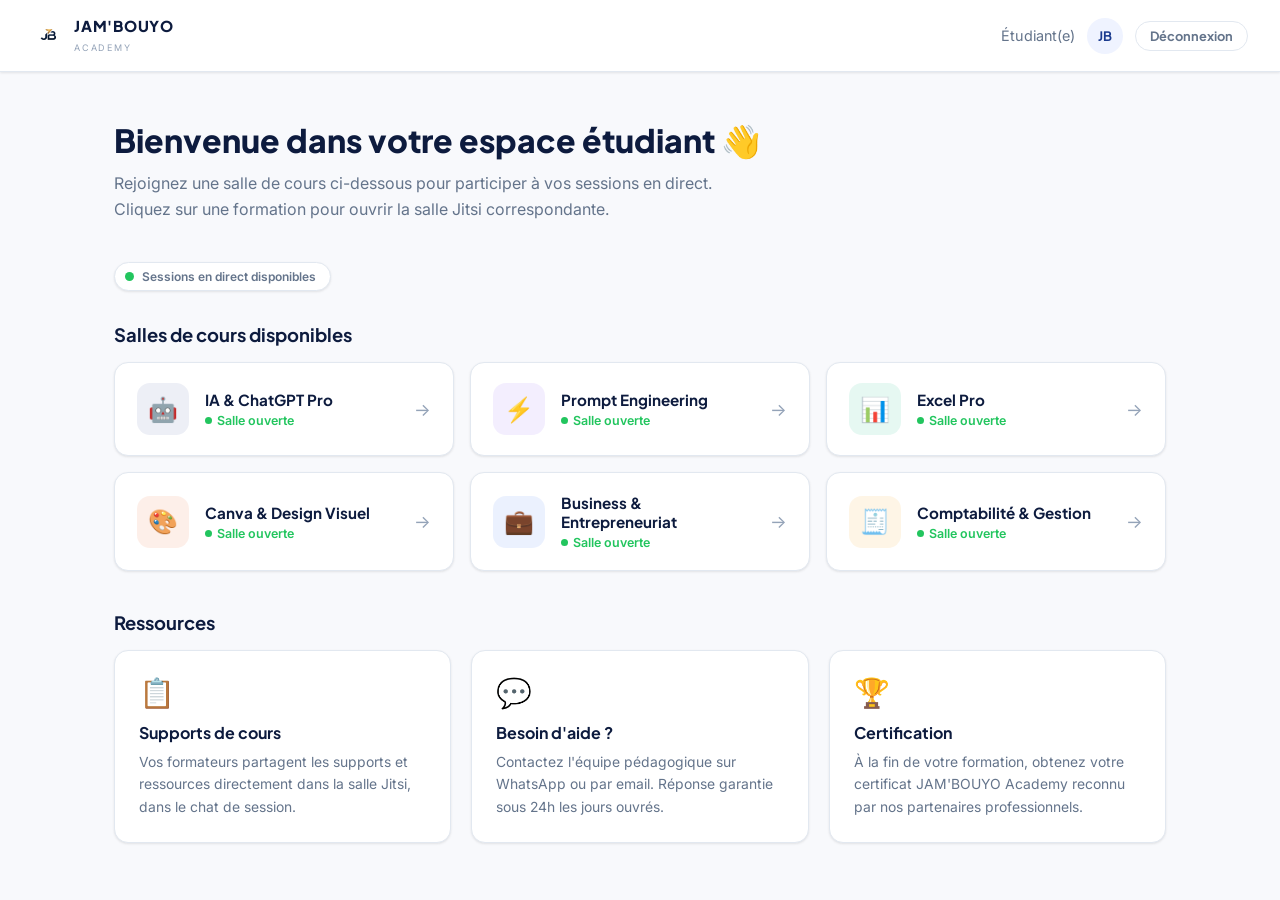
==== dashboard.html @ 22b06d3d "Add files via upload" ====
<!DOCTYPE html>
<html lang="fr">
<head>
  <meta charset="UTF-8" />
  <meta name="viewport" content="width=device-width, initial-scale=1.0" />
  <title>Espace Étudiant — JAM'BOUYO Academy</title>
  <link rel="preconnect" href="https://fonts.googleapis.com" />
  <link rel="preconnect" href="https://fonts.gstatic.com" crossorigin />
  <link href="https://fonts.googleapis.com/css2?family=Inter:wght@400;500;600&family=Plus+Jakarta+Sans:wght@400;600;700;800&display=swap" rel="stylesheet" />
  <style>
    *, *::before, *::after { box-sizing: border-box; margin: 0; padding: 0; }
    body {
      font-family: 'Inter', sans-serif;
      color: #1e293b;
      background: #F8F9FC;
      -webkit-font-smoothing: antialiased;
    }
    img { max-width: 100%; display: block; }
    a { color: inherit; text-decoration: none; }
    p { margin: 0; }
    h1, h2, h3, h4 { margin: 0; }
    button { cursor: pointer; font-family: inherit; }

    :root {
      --blue-night: #0D1B3E;
      --blue-acad: #1A3A8F;
      --blue-mid: #2452B0;
      --blue-light: #EFF3FF;
      --orange: #E8652A;
      --off-white: #F8F9FC;
      --white: #FFFFFF;
      --border: #E2E8F0;
      --grey-text: #64748B;
      --grey-light: #94A3B8;
      --light-bg: #F1F5F9;
      --shadow-sm: 0 1px 3px rgba(0,0,0,.06), 0 1px 2px rgba(0,0,0,.04);
      --shadow-md: 0 4px 16px rgba(0,0,0,.09), 0 2px 6px rgba(0,0,0,.05);
      --shadow-lg: 0 16px 48px rgba(0,0,0,.13), 0 4px 12px rgba(0,0,0,.07);
      --radius-sm: 8px;
      --radius-md: 14px;
      --radius-lg: 20px;
    }

    /* Buttons */
    .jb-btn {
      display: inline-flex;
      align-items: center;
      gap: 8px;
      padding: 12px 24px;
      border-radius: 100px;
      font-weight: 700;
      font-size: 14px;
      font-family: 'Plus Jakarta Sans', sans-serif;
      text-decoration: none;
      border: 2px solid transparent;
      transition: all .22s;
      white-space: nowrap;
      cursor: pointer;
    }
    .jb-btn-primary {
      background: var(--blue-acad);
      color: white;
      border-color: var(--blue-acad);
    }
    .jb-btn-primary:hover { background: var(--blue-mid); border-color: var(--blue-mid); }
    .jb-btn-outline {
      background: transparent;
      color: var(--blue-acad);
      border-color: var(--blue-acad);
    }
    .jb-btn-outline:hover { background: var(--blue-light); }
    .jb-btn-ghost {
      background: transparent;
      color: var(--grey-text);
      border: 1.5px solid var(--border);
    }
    .jb-btn-ghost:hover { background: var(--off-white); }
    .jb-btn-sm {
      font-size: .8rem !important;
      padding: 6px 14px !important;
    }

    /* Dashboard layout */
    .jb-dashboard {
      min-height: 100vh;
      background: var(--off-white);
    }

    /* Header */
    .jb-dash-header {
      position: sticky;
      top: 0;
      z-index: 100;
      background: white;
      border-bottom: 1px solid var(--border);
      padding: 0 32px;
      height: 72px;
      display: flex;
      align-items: center;
      justify-content: space-between;
      box-shadow: var(--shadow-sm);
    }
    .jb-dash-brand {
      display: flex;
      align-items: center;
      gap: 10px;
    }
    .jb-dash-brand img { width: 32px; height: 32px; object-fit: contain; }
    .jb-dash-brand-text strong {
      display: block;
      font-family: 'Plus Jakarta Sans', sans-serif;
      font-size: 15px;
      font-weight: 800;
      letter-spacing: 0.05em;
      color: var(--blue-night);
    }
    .jb-dash-brand-text small {
      font-size: 9px;
      letter-spacing: 0.2em;
      text-transform: uppercase;
      color: var(--grey-light);
    }
    .jb-dash-user {
      display: flex;
      align-items: center;
      gap: 12px;
      font-size: .9rem;
      color: var(--grey-text);
    }
    .jb-dash-avatar {
      width: 36px; height: 36px;
      border-radius: 50%;
      background: var(--blue-light);
      display: flex; align-items: center; justify-content: center;
      font-weight: 700; font-size: 13px;
      color: var(--blue-acad);
      font-family: 'Plus Jakarta Sans', sans-serif;
    }

    /* Body */
    .jb-dash-body {
      max-width: 1100px;
      margin: 0 auto;
      padding: 48px 24px;
    }

    /* Welcome */
    .jb-dash-welcome { margin-bottom: 40px; }
    .jb-dash-welcome h1 {
      font-family: 'Plus Jakarta Sans', sans-serif;
      font-size: 2rem;
      font-weight: 800;
      color: var(--blue-night);
      margin-bottom: 10px;
    }
    .jb-dash-welcome p {
      font-size: 1rem;
      color: var(--grey-text);
      line-height: 1.6;
      max-width: 640px;
    }

    /* Live badge */
    .jb-live-badge {
      display: inline-flex;
      align-items: center;
      gap: 8px;
      background: white;
      border: 1px solid var(--border);
      border-radius: 100px;
      padding: 6px 14px 6px 10px;
      font-size: 12px;
      font-weight: 600;
      color: var(--grey-text);
      margin-bottom: 32px;
      box-shadow: var(--shadow-sm);
    }
    .jb-live-dot {
      width: 9px; height: 9px;
      background: #22c55e;
      border-radius: 50%;
      animation: pulse-live 1.4s ease-in-out infinite;
      flex-shrink: 0;
    }
    @keyframes pulse-live {
      0%, 100% { opacity: 1; transform: scale(1); }
      50% { opacity: .5; transform: scale(1.3); }
    }

    /* Jitsi embed */
    .jb-jitsi-embed {
      background: white;
      border-radius: var(--radius-lg);
      overflow: hidden;
      box-shadow: var(--shadow-md);
      margin-bottom: 40px;
      border: 1px solid var(--border);
      display: none;
    }
    .jb-jitsi-embed.active { display: block; }
    .jb-jitsi-bar {
      background: var(--blue-night);
      color: white;
      padding: 14px 20px;
      display: flex;
      align-items: center;
      justify-content: space-between;
      font-size: .9rem;
      font-weight: 600;
    }
    .jb-jitsi-bar .jb-btn-close-room {
      background: rgba(255,255,255,.12);
      border: 1px solid rgba(255,255,255,.2);
      color: white;
      font-size: .78rem;
      padding: 5px 14px;
      border-radius: 100px;
      font-weight: 600;
      cursor: pointer;
      font-family: 'Inter', sans-serif;
      transition: background .2s;
    }
    .jb-jitsi-bar .jb-btn-close-room:hover { background: rgba(255,255,255,.2); }
    .jb-jitsi-bar .room-name-label { display: flex; align-items: center; gap: 10px; }
    .jb-jitsi-bar .room-icon { font-size: 1.2rem; }
    iframe#jitsiFrame {
      width: 100%;
      height: 600px;
      border: none;
      display: block;
    }

    /* Section title */
    .jb-dash-section-title {
      font-family: 'Plus Jakarta Sans', sans-serif;
      font-size: 1.15rem;
      font-weight: 700;
      color: var(--blue-night);
      margin-bottom: 16px;
    }

    /* Rooms grid */
    .jb-rooms-grid {
      display: grid;
      grid-template-columns: repeat(auto-fill, minmax(320px, 1fr));
      gap: 16px;
      margin-bottom: 40px;
    }
    .jb-room-card {
      background: white;
      border-radius: var(--radius-md);
      padding: 20px 22px;
      display: flex;
      align-items: center;
      gap: 16px;
      box-shadow: var(--shadow-sm);
      border: 1px solid var(--border);
      transition: box-shadow .2s, transform .2s;
      cursor: pointer;
    }
    .jb-room-card:hover { box-shadow: var(--shadow-md); transform: translateY(-2px); }
    .jb-room-card.active-room {
      border-color: var(--blue-acad);
      box-shadow: 0 0 0 2px rgba(26,58,143,0.15), var(--shadow-md);
    }
    .jb-room-icon {
      width: 52px; height: 52px;
      border-radius: 13px;
      display: flex; align-items: center; justify-content: center;
      font-size: 1.5rem;
      flex-shrink: 0;
    }
    .jb-room-info { flex: 1; min-width: 0; }
    .jb-room-info h3 {
      font-family: 'Plus Jakarta Sans', sans-serif;
      font-size: .95rem;
      font-weight: 700;
      color: var(--blue-night);
      margin-bottom: 4px;
    }
    .jb-room-status {
      font-size: .78rem;
      font-weight: 600;
      display: flex;
      align-items: center;
      gap: 5px;
    }
    .jb-status-dot {
      width: 7px; height: 7px;
      border-radius: 50%;
      background: #22c55e;
      display: inline-block;
    }
    .jb-room-arrow {
      color: var(--grey-light);
      font-size: 1.1rem;
      flex-shrink: 0;
    }
    .jb-room-card:hover .jb-room-arrow { color: var(--blue-acad); }

    /* Info cards */
    .jb-dash-info-cards {
      display: grid;
      grid-template-columns: repeat(3, 1fr);
      gap: 20px;
    }
    .jb-info-card {
      background: white;
      border-radius: var(--radius-md);
      padding: 24px;
      border: 1px solid var(--border);
      box-shadow: var(--shadow-sm);
    }
    .jb-info-icon { font-size: 1.8rem; margin-bottom: 12px; }
    .jb-info-card h4 {
      font-family: 'Plus Jakarta Sans', sans-serif;
      font-size: 1rem;
      font-weight: 700;
      color: var(--blue-night);
      margin-bottom: 8px;
    }
    .jb-info-card p { font-size: .87rem; color: var(--grey-text); line-height: 1.6; }

    /* Responsive */
    @media (max-width: 900px) {
      .jb-dash-info-cards { grid-template-columns: 1fr; }
      .jb-rooms-grid { grid-template-columns: 1fr; }
      .jb-dash-header { padding: 0 16px; }
      .jb-dash-body { padding: 32px 16px; }
      iframe#jitsiFrame { height: 420px; }
    }
    @media (max-width: 600px) {
      .jb-dash-user span { display: none; }
      .jb-dash-welcome h1 { font-size: 1.5rem; }
    }
  </style>
</head>
<body>

<div class="jb-dashboard">

  <!-- ============ HEADER ============ -->
  <header class="jb-dash-header">
    <a href="index.html" class="jb-dash-brand">
      <img src="logo-jb.png" alt="JAM'BOUYO" />
      <div class="jb-dash-brand-text">
        <strong>JAM'BOUYO</strong>
        <small>Academy</small>
      </div>
    </a>
    <div class="jb-dash-user">
      <span>Étudiant(e)</span>
      <div class="jb-dash-avatar">JB</div>
      <a href="index.html" class="jb-btn jb-btn-ghost jb-btn-sm">Déconnexion</a>
    </div>
  </header>

  <!-- ============ BODY ============ -->
  <main class="jb-dash-body">

    <!-- Welcome -->
    <div class="jb-dash-welcome">
      <h1>Bienvenue dans votre espace étudiant 👋</h1>
      <p>Rejoignez une salle de cours ci-dessous pour participer à vos sessions en direct. Cliquez sur une formation pour ouvrir la salle Jitsi correspondante.</p>
    </div>

    <!-- Live badge -->
    <div class="jb-live-badge">
      <span class="jb-live-dot"></span>
      Sessions en direct disponibles
    </div>

    <!-- Jitsi embed (hidden until room selected) -->
    <div class="jb-jitsi-embed" id="jitsiContainer">
      <div class="jb-jitsi-bar">
        <div class="room-name-label">
          <span class="room-icon" id="activeRoomIcon">📡</span>
          <span id="activeRoomName">Salle en cours</span>
        </div>
        <button class="jb-btn-close-room" onclick="closeRoom()">✕ Quitter la salle</button>
      </div>
      <iframe id="jitsiFrame" src="" allow="camera; microphone; fullscreen; display-capture" allowfullscreen></iframe>
    </div>

    <!-- Rooms -->
    <p class="jb-dash-section-title">Salles de cours disponibles</p>
    <div class="jb-rooms-grid" id="roomsGrid">

      <div class="jb-room-card" onclick="openRoom(this, 'IA &amp; ChatGPT Pro', '🤖', 'https://meet.jit.si/JambuyoAcademy-IA', 'rgba(26,58,143,0.08)')">
        <div class="jb-room-icon" style="background:rgba(26,58,143,0.08);">🤖</div>
        <div class="jb-room-info">
          <h3>IA &amp; ChatGPT Pro</h3>
          <div class="jb-room-status" style="color:#22c55e;">
            <span class="jb-status-dot"></span> Salle ouverte
          </div>
        </div>
        <span class="jb-room-arrow">→</span>
      </div>

      <div class="jb-room-card" onclick="openRoom(this, 'Prompt Engineering', '⚡', 'https://meet.jit.si/JambuyoAcademy-Prompt', 'rgba(139,92,246,0.1)')">
        <div class="jb-room-icon" style="background:rgba(139,92,246,0.1);">⚡</div>
        <div class="jb-room-info">
          <h3>Prompt Engineering</h3>
          <div class="jb-room-status" style="color:#22c55e;">
            <span class="jb-status-dot"></span> Salle ouverte
          </div>
        </div>
        <span class="jb-room-arrow">→</span>
      </div>

      <div class="jb-room-card" onclick="openRoom(this, 'Excel Pro', '📊', 'https://meet.jit.si/JambuyoAcademy-Excel', 'rgba(16,185,129,0.1)')">
        <div class="jb-room-icon" style="background:rgba(16,185,129,0.1);">📊</div>
        <div class="jb-room-info">
          <h3>Excel Pro</h3>
          <div class="jb-room-status" style="color:#22c55e;">
            <span class="jb-status-dot"></span> Salle ouverte
          </div>
        </div>
        <span class="jb-room-arrow">→</span>
      </div>

      <div class="jb-room-card" onclick="openRoom(this, 'Canva &amp; Design Visuel', '🎨', 'https://meet.jit.si/JambuyoAcademy-Canva', 'rgba(232,101,42,0.1)')">
        <div class="jb-room-icon" style="background:rgba(232,101,42,0.1);">🎨</div>
        <div class="jb-room-info">
          <h3>Canva &amp; Design Visuel</h3>
          <div class="jb-room-status" style="color:#22c55e;">
            <span class="jb-status-dot"></span> Salle ouverte
          </div>
        </div>
        <span class="jb-room-arrow">→</span>
      </div>

      <div class="jb-room-card" onclick="openRoom(this, 'Business &amp; Entrepreneuriat', '💼', 'https://meet.jit.si/JambuyoAcademy-Business', 'rgba(37,99,235,0.09)')">
        <div class="jb-room-icon" style="background:rgba(37,99,235,0.09);">💼</div>
        <div class="jb-room-info">
          <h3>Business &amp; Entrepreneuriat</h3>
          <div class="jb-room-status" style="color:#22c55e;">
            <span class="jb-status-dot"></span> Salle ouverte
          </div>
        </div>
        <span class="jb-room-arrow">→</span>
      </div>

      <div class="jb-room-card" onclick="openRoom(this, 'Comptabilité &amp; Gestion', '🧾', 'https://meet.jit.si/JambuyoAcademy-Compta', 'rgba(245,158,11,0.1)')">
        <div class="jb-room-icon" style="background:rgba(245,158,11,0.1);">🧾</div>
        <div class="jb-room-info">
          <h3>Comptabilité &amp; Gestion</h3>
          <div class="jb-room-status" style="color:#22c55e;">
            <span class="jb-status-dot"></span> Salle ouverte
          </div>
        </div>
        <span class="jb-room-arrow">→</span>
      </div>

    </div>

    <!-- Info cards -->
    <p class="jb-dash-section-title">Ressources</p>
    <div class="jb-dash-info-cards">
      <div class="jb-info-card">
        <div class="jb-info-icon">📋</div>
        <h4>Supports de cours</h4>
        <p>Vos formateurs partagent les supports et ressources directement dans la salle Jitsi, dans le chat de session.</p>
      </div>
      <div class="jb-info-card">
        <div class="jb-info-icon">💬</div>
        <h4>Besoin d'aide ?</h4>
        <p>Contactez l'équipe pédagogique sur WhatsApp ou par email. Réponse garantie sous 24h les jours ouvrés.</p>
      </div>
      <div class="jb-info-card">
        <div class="jb-info-icon">🏆</div>
        <h4>Certification</h4>
        <p>À la fin de votre formation, obtenez votre certificat JAM'BOUYO Academy reconnu par nos partenaires professionnels.</p>
      </div>
    </div>

  </main>
</div>

<script>
  let activeCard = null;

  function openRoom(card, name, icon, url, bg) {
    // Update active card styling
    if (activeCard) activeCard.classList.remove('active-room');
    card.classList.add('active-room');
    activeCard = card;

    // Update Jitsi bar info
    document.getElementById('activeRoomName').textContent = name;
    document.getElementById('activeRoomIcon').textContent = icon;

    // Load Jitsi iframe
    document.getElementById('jitsiFrame').src = url;

    // Show embed and scroll to it
    const container = document.getElementById('jitsiContainer');
    container.classList.add('active');
    container.scrollIntoView({ behavior: 'smooth', block: 'start' });
  }

  function closeRoom() {
    document.getElementById('jitsiContainer').classList.remove('active');
    document.getElementById('jitsiFrame').src = '';
    if (activeCard) {
      activeCard.classList.remove('active-room');
      activeCard = null;
    }
  }
</script>
</body>
</html>
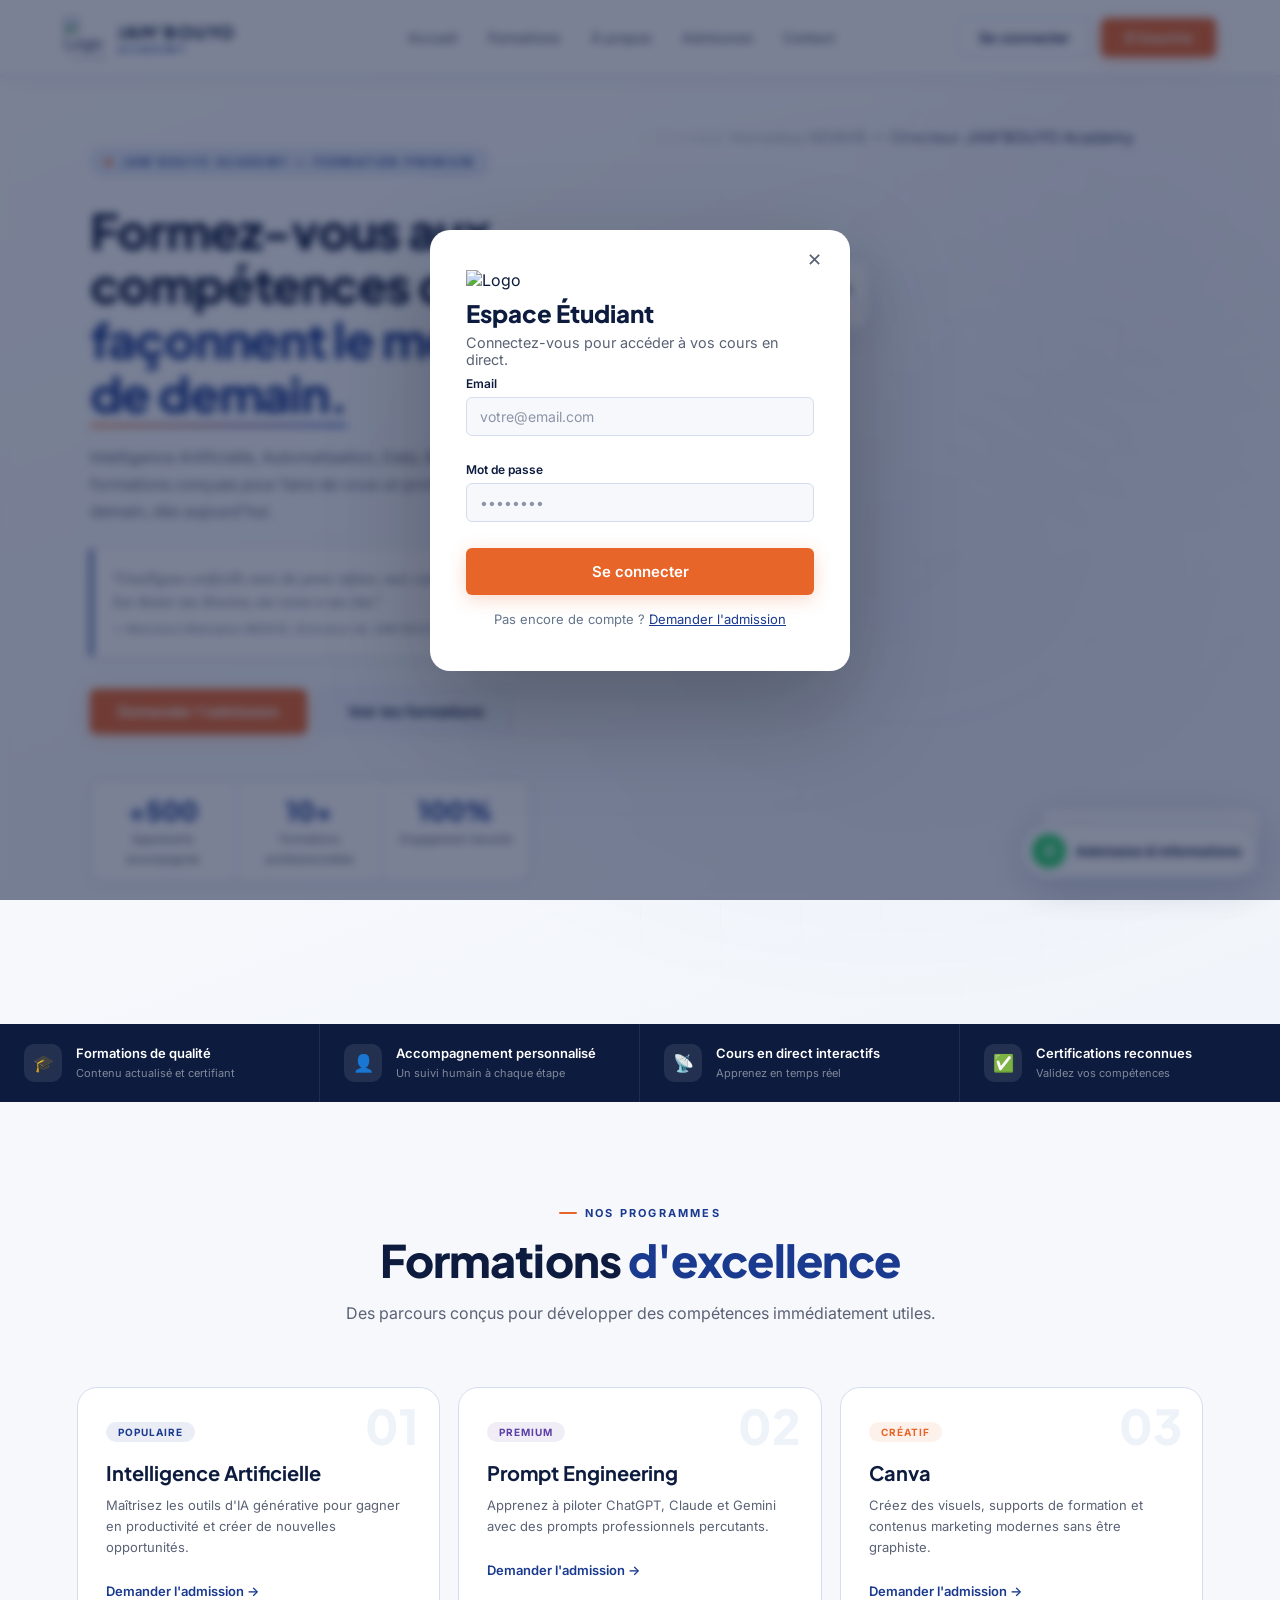
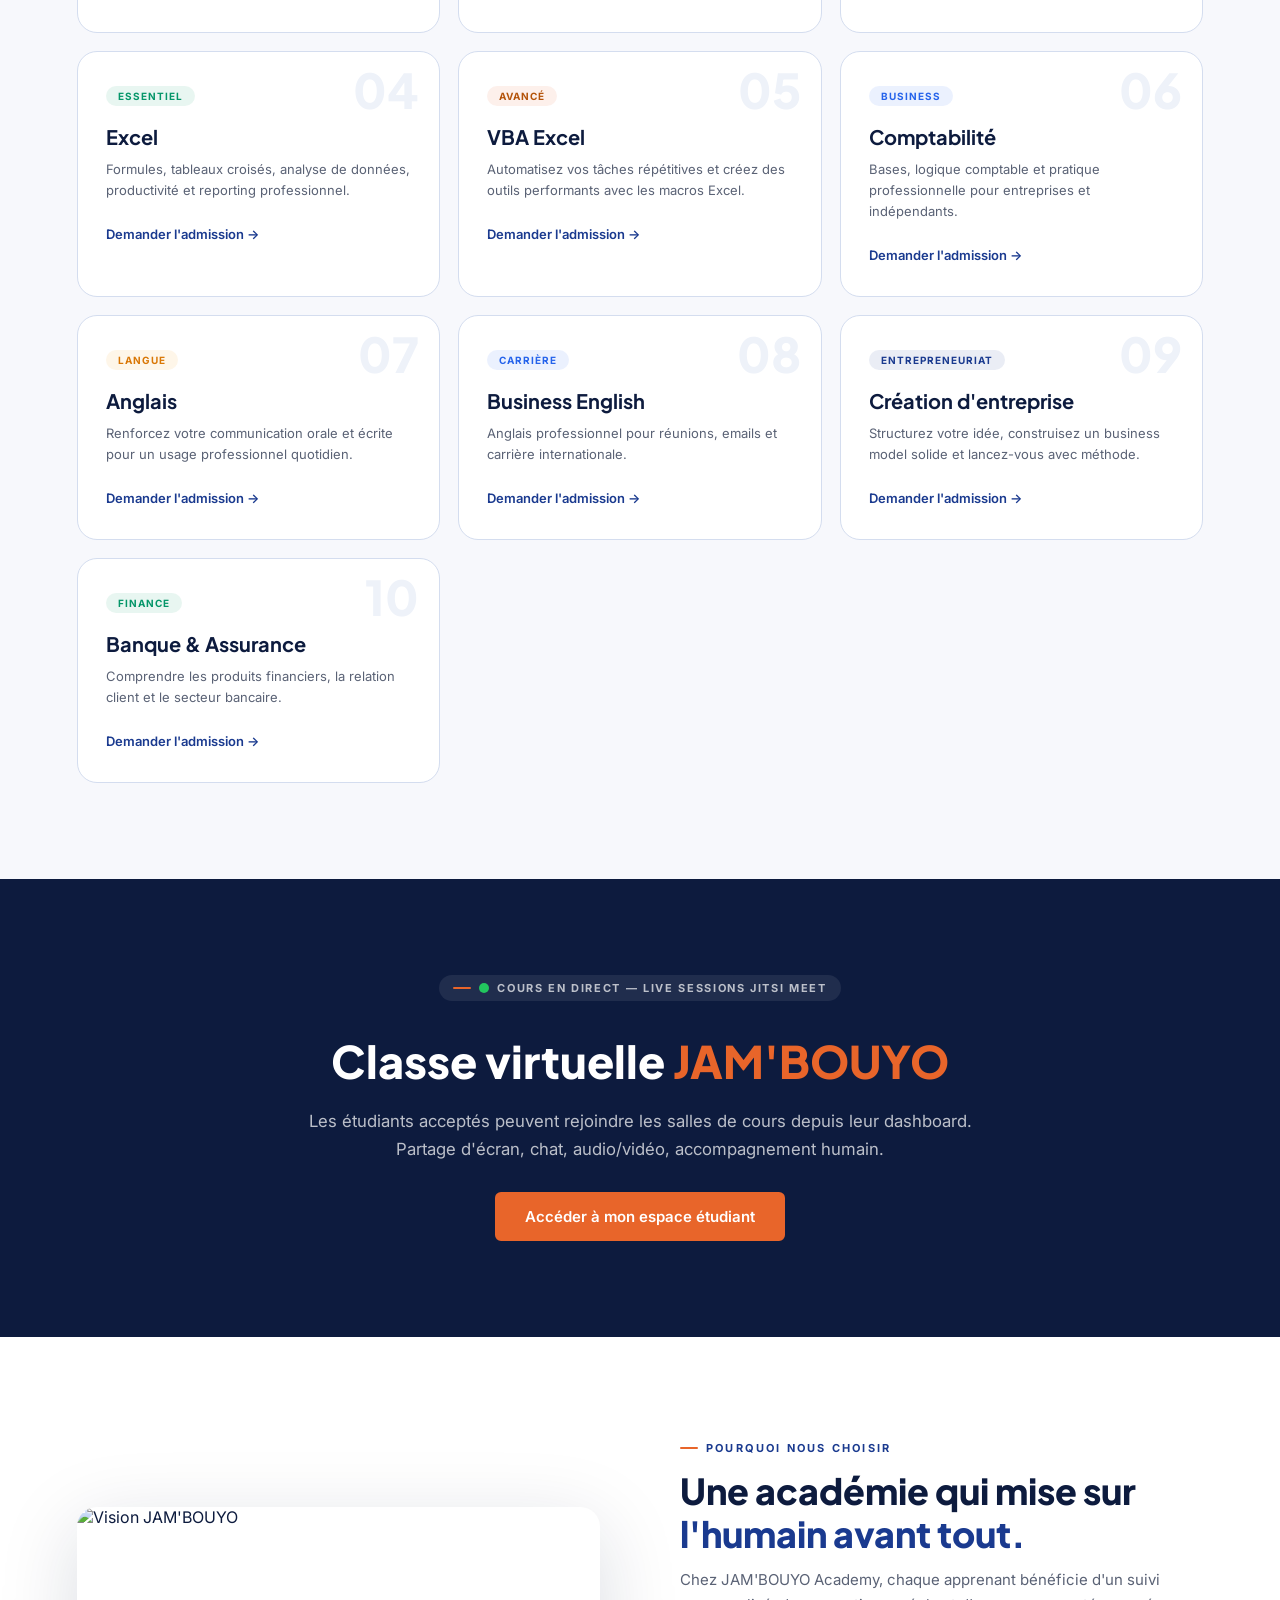
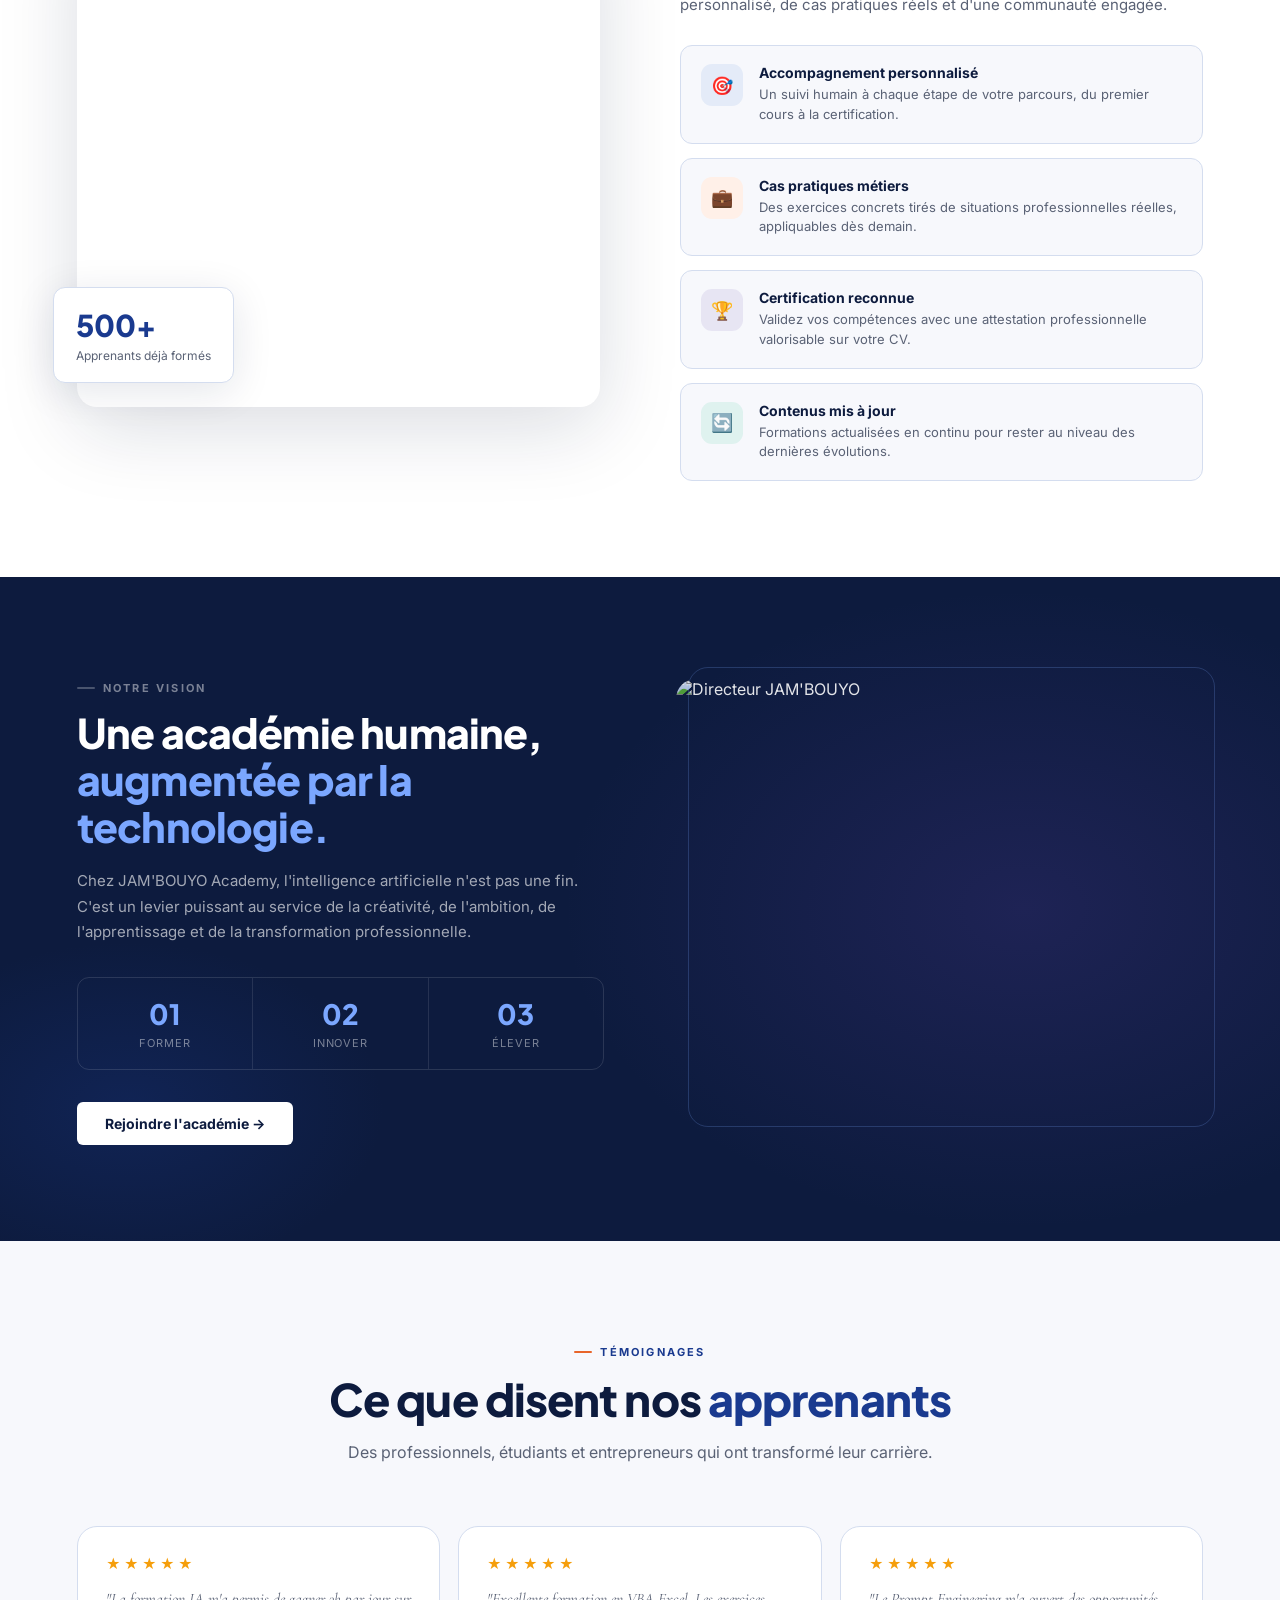
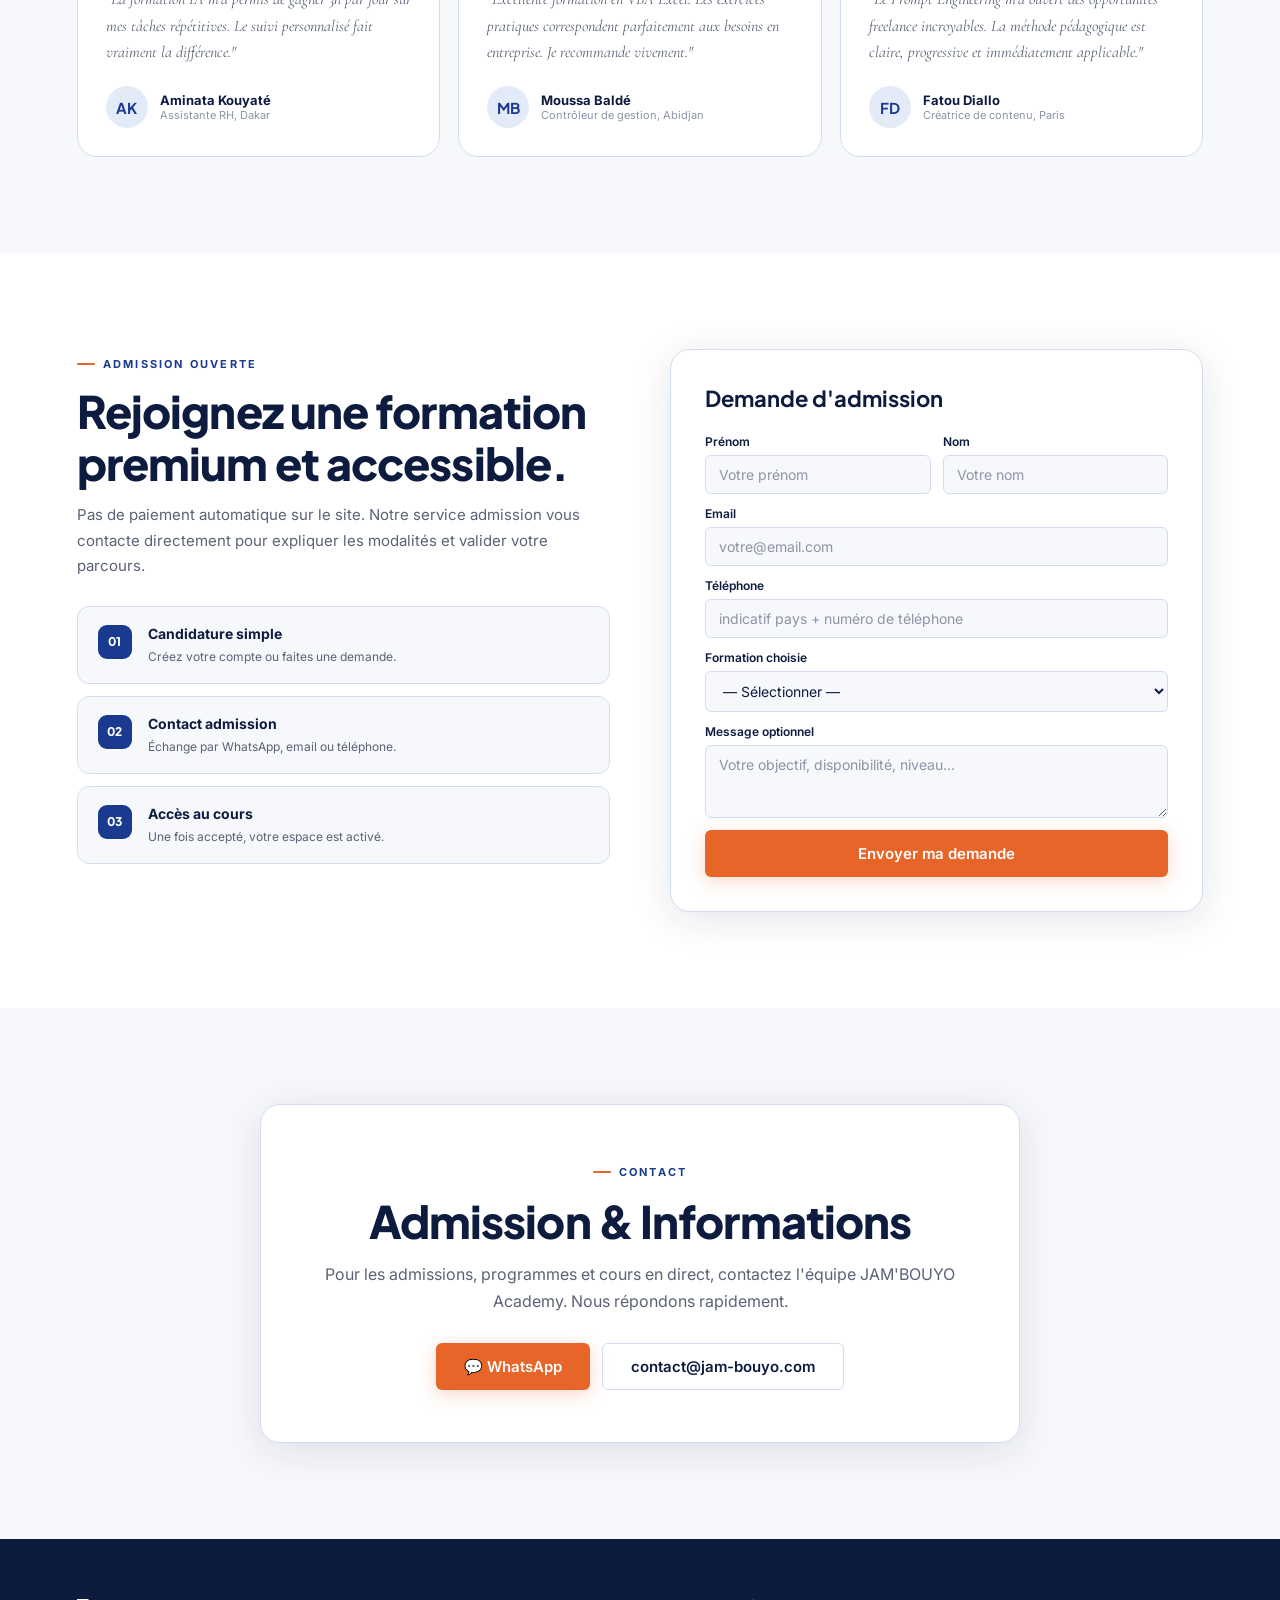
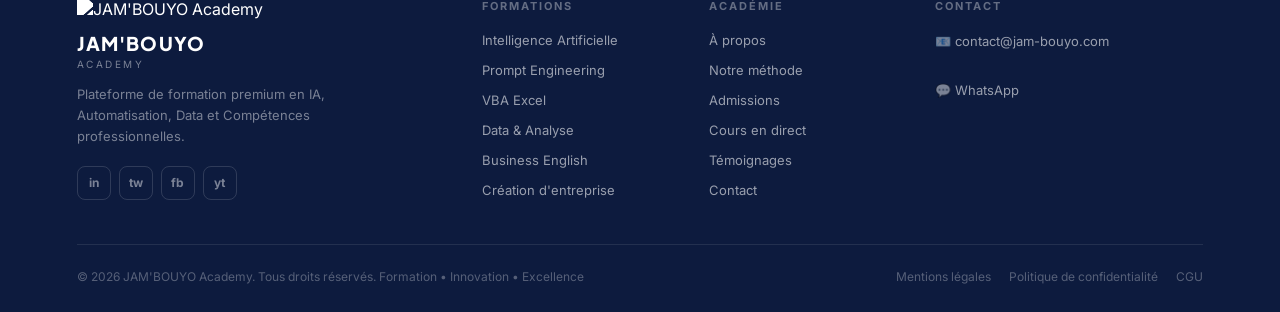
==== commit d8ca891e: "Add files via upload" ====
--- a/dashboard.html
+++ b/dashboard.html
@@ -3,474 +3,136 @@
 <head>
   <meta charset="UTF-8" />
   <meta name="viewport" content="width=device-width, initial-scale=1.0" />
-  <title>Espace Étudiant — JAM'BOUYO Academy</title>
-  <link rel="preconnect" href="https://fonts.googleapis.com" />
-  <link rel="preconnect" href="https://fonts.gstatic.com" crossorigin />
-  <link href="https://fonts.googleapis.com/css2?family=Inter:wght@400;500;600&family=Plus+Jakarta+Sans:wght@400;600;700;800&display=swap" rel="stylesheet" />
-  <style>
-    *, *::before, *::after { box-sizing: border-box; margin: 0; padding: 0; }
-    body {
-      font-family: 'Inter', sans-serif;
-      color: #1e293b;
-      background: #F8F9FC;
-      -webkit-font-smoothing: antialiased;
-    }
-    img { max-width: 100%; display: block; }
-    a { color: inherit; text-decoration: none; }
-    p { margin: 0; }
-    h1, h2, h3, h4 { margin: 0; }
-    button { cursor: pointer; font-family: inherit; }
-
-    :root {
-      --blue-night: #0D1B3E;
-      --blue-acad: #1A3A8F;
-      --blue-mid: #2452B0;
-      --blue-light: #EFF3FF;
-      --orange: #E8652A;
-      --off-white: #F8F9FC;
-      --white: #FFFFFF;
-      --border: #E2E8F0;
-      --grey-text: #64748B;
-      --grey-light: #94A3B8;
-      --light-bg: #F1F5F9;
-      --shadow-sm: 0 1px 3px rgba(0,0,0,.06), 0 1px 2px rgba(0,0,0,.04);
-      --shadow-md: 0 4px 16px rgba(0,0,0,.09), 0 2px 6px rgba(0,0,0,.05);
-      --shadow-lg: 0 16px 48px rgba(0,0,0,.13), 0 4px 12px rgba(0,0,0,.07);
-      --radius-sm: 8px;
-      --radius-md: 14px;
-      --radius-lg: 20px;
-    }
-
-    /* Buttons */
-    .jb-btn {
-      display: inline-flex;
-      align-items: center;
-      gap: 8px;
-      padding: 12px 24px;
-      border-radius: 100px;
-      font-weight: 700;
-      font-size: 14px;
-      font-family: 'Plus Jakarta Sans', sans-serif;
-      text-decoration: none;
-      border: 2px solid transparent;
-      transition: all .22s;
-      white-space: nowrap;
-      cursor: pointer;
-    }
-    .jb-btn-primary {
-      background: var(--blue-acad);
-      color: white;
-      border-color: var(--blue-acad);
-    }
-    .jb-btn-primary:hover { background: var(--blue-mid); border-color: var(--blue-mid); }
-    .jb-btn-outline {
-      background: transparent;
-      color: var(--blue-acad);
-      border-color: var(--blue-acad);
-    }
-    .jb-btn-outline:hover { background: var(--blue-light); }
-    .jb-btn-ghost {
-      background: transparent;
-      color: var(--grey-text);
-      border: 1.5px solid var(--border);
-    }
-    .jb-btn-ghost:hover { background: var(--off-white); }
-    .jb-btn-sm {
-      font-size: .8rem !important;
-      padding: 6px 14px !important;
-    }
-
-    /* Dashboard layout */
-    .jb-dashboard {
-      min-height: 100vh;
-      background: var(--off-white);
-    }
-
-    /* Header */
-    .jb-dash-header {
-      position: sticky;
-      top: 0;
-      z-index: 100;
-      background: white;
-      border-bottom: 1px solid var(--border);
-      padding: 0 32px;
-      height: 72px;
-      display: flex;
-      align-items: center;
-      justify-content: space-between;
-      box-shadow: var(--shadow-sm);
-    }
-    .jb-dash-brand {
-      display: flex;
-      align-items: center;
-      gap: 10px;
-    }
-    .jb-dash-brand img { width: 32px; height: 32px; object-fit: contain; }
-    .jb-dash-brand-text strong {
-      display: block;
-      font-family: 'Plus Jakarta Sans', sans-serif;
-      font-size: 15px;
-      font-weight: 800;
-      letter-spacing: 0.05em;
-      color: var(--blue-night);
-    }
-    .jb-dash-brand-text small {
-      font-size: 9px;
-      letter-spacing: 0.2em;
-      text-transform: uppercase;
-      color: var(--grey-light);
-    }
-    .jb-dash-user {
-      display: flex;
-      align-items: center;
-      gap: 12px;
-      font-size: .9rem;
-      color: var(--grey-text);
-    }
-    .jb-dash-avatar {
-      width: 36px; height: 36px;
-      border-radius: 50%;
-      background: var(--blue-light);
-      display: flex; align-items: center; justify-content: center;
-      font-weight: 700; font-size: 13px;
-      color: var(--blue-acad);
-      font-family: 'Plus Jakarta Sans', sans-serif;
-    }
-
-    /* Body */
-    .jb-dash-body {
-      max-width: 1100px;
-      margin: 0 auto;
-      padding: 48px 24px;
-    }
-
-    /* Welcome */
-    .jb-dash-welcome { margin-bottom: 40px; }
-    .jb-dash-welcome h1 {
-      font-family: 'Plus Jakarta Sans', sans-serif;
-      font-size: 2rem;
-      font-weight: 800;
-      color: var(--blue-night);
-      margin-bottom: 10px;
-    }
-    .jb-dash-welcome p {
-      font-size: 1rem;
-      color: var(--grey-text);
-      line-height: 1.6;
-      max-width: 640px;
-    }
-
-    /* Live badge */
-    .jb-live-badge {
-      display: inline-flex;
-      align-items: center;
-      gap: 8px;
-      background: white;
-      border: 1px solid var(--border);
-      border-radius: 100px;
-      padding: 6px 14px 6px 10px;
-      font-size: 12px;
-      font-weight: 600;
-      color: var(--grey-text);
-      margin-bottom: 32px;
-      box-shadow: var(--shadow-sm);
-    }
-    .jb-live-dot {
-      width: 9px; height: 9px;
-      background: #22c55e;
-      border-radius: 50%;
-      animation: pulse-live 1.4s ease-in-out infinite;
-      flex-shrink: 0;
-    }
-    @keyframes pulse-live {
-      0%, 100% { opacity: 1; transform: scale(1); }
-      50% { opacity: .5; transform: scale(1.3); }
-    }
-
-    /* Jitsi embed */
-    .jb-jitsi-embed {
-      background: white;
-      border-radius: var(--radius-lg);
-      overflow: hidden;
-      box-shadow: var(--shadow-md);
-      margin-bottom: 40px;
-      border: 1px solid var(--border);
-      display: none;
-    }
-    .jb-jitsi-embed.active { display: block; }
-    .jb-jitsi-bar {
-      background: var(--blue-night);
-      color: white;
-      padding: 14px 20px;
-      display: flex;
-      align-items: center;
-      justify-content: space-between;
-      font-size: .9rem;
-      font-weight: 600;
-    }
-    .jb-jitsi-bar .jb-btn-close-room {
-      background: rgba(255,255,255,.12);
-      border: 1px solid rgba(255,255,255,.2);
-      color: white;
-      font-size: .78rem;
-      padding: 5px 14px;
-      border-radius: 100px;
-      font-weight: 600;
-      cursor: pointer;
-      font-family: 'Inter', sans-serif;
-      transition: background .2s;
-    }
-    .jb-jitsi-bar .jb-btn-close-room:hover { background: rgba(255,255,255,.2); }
-    .jb-jitsi-bar .room-name-label { display: flex; align-items: center; gap: 10px; }
-    .jb-jitsi-bar .room-icon { font-size: 1.2rem; }
-    iframe#jitsiFrame {
-      width: 100%;
-      height: 600px;
-      border: none;
-      display: block;
-    }
-
-    /* Section title */
-    .jb-dash-section-title {
-      font-family: 'Plus Jakarta Sans', sans-serif;
-      font-size: 1.15rem;
-      font-weight: 700;
-      color: var(--blue-night);
-      margin-bottom: 16px;
-    }
-
-    /* Rooms grid */
-    .jb-rooms-grid {
-      display: grid;
-      grid-template-columns: repeat(auto-fill, minmax(320px, 1fr));
-      gap: 16px;
-      margin-bottom: 40px;
-    }
-    .jb-room-card {
-      background: white;
-      border-radius: var(--radius-md);
-      padding: 20px 22px;
-      display: flex;
-      align-items: center;
-      gap: 16px;
-      box-shadow: var(--shadow-sm);
-      border: 1px solid var(--border);
-      transition: box-shadow .2s, transform .2s;
-      cursor: pointer;
-    }
-    .jb-room-card:hover { box-shadow: var(--shadow-md); transform: translateY(-2px); }
-    .jb-room-card.active-room {
-      border-color: var(--blue-acad);
-      box-shadow: 0 0 0 2px rgba(26,58,143,0.15), var(--shadow-md);
-    }
-    .jb-room-icon {
-      width: 52px; height: 52px;
-      border-radius: 13px;
-      display: flex; align-items: center; justify-content: center;
-      font-size: 1.5rem;
-      flex-shrink: 0;
-    }
-    .jb-room-info { flex: 1; min-width: 0; }
-    .jb-room-info h3 {
-      font-family: 'Plus Jakarta Sans', sans-serif;
-      font-size: .95rem;
-      font-weight: 700;
-      color: var(--blue-night);
-      margin-bottom: 4px;
-    }
-    .jb-room-status {
-      font-size: .78rem;
-      font-weight: 600;
-      display: flex;
-      align-items: center;
-      gap: 5px;
-    }
-    .jb-status-dot {
-      width: 7px; height: 7px;
-      border-radius: 50%;
-      background: #22c55e;
-      display: inline-block;
-    }
-    .jb-room-arrow {
-      color: var(--grey-light);
-      font-size: 1.1rem;
-      flex-shrink: 0;
-    }
-    .jb-room-card:hover .jb-room-arrow { color: var(--blue-acad); }
-
-    /* Info cards */
-    .jb-dash-info-cards {
-      display: grid;
-      grid-template-columns: repeat(3, 1fr);
-      gap: 20px;
-    }
-    .jb-info-card {
-      background: white;
-      border-radius: var(--radius-md);
-      padding: 24px;
-      border: 1px solid var(--border);
-      box-shadow: var(--shadow-sm);
-    }
-    .jb-info-icon { font-size: 1.8rem; margin-bottom: 12px; }
-    .jb-info-card h4 {
-      font-family: 'Plus Jakarta Sans', sans-serif;
-      font-size: 1rem;
-      font-weight: 700;
-      color: var(--blue-night);
-      margin-bottom: 8px;
-    }
-    .jb-info-card p { font-size: .87rem; color: var(--grey-text); line-height: 1.6; }
-
-    /* Responsive */
-    @media (max-width: 900px) {
-      .jb-dash-info-cards { grid-template-columns: 1fr; }
-      .jb-rooms-grid { grid-template-columns: 1fr; }
-      .jb-dash-header { padding: 0 16px; }
-      .jb-dash-body { padding: 32px 16px; }
-      iframe#jitsiFrame { height: 420px; }
-    }
-    @media (max-width: 600px) {
-      .jb-dash-user span { display: none; }
-      .jb-dash-welcome h1 { font-size: 1.5rem; }
-    }
-  </style>
+  <title>Espace Étudiant — Jambouyo Academy</title>
+  <link rel="stylesheet" href="styles.css" />
 </head>
 <body>
 
 <div class="jb-dashboard">
 
-  <!-- ============ HEADER ============ -->
+  <!-- Header -->
   <header class="jb-dash-header">
-    <a href="index.html" class="jb-dash-brand">
-      <img src="logo-jb.png" alt="JAM'BOUYO" />
-      <div class="jb-dash-brand-text">
-        <strong>JAM'BOUYO</strong>
-        <small>Academy</small>
+    <a href="index.html" style="display:flex;align-items:center;gap:10px;text-decoration:none;color:var(--blue-night);">
+      <img src="logo-jb.webp" alt="Jambouyo" style="width:36px;height:36px;object-fit:contain;" />
+      <div>
+        <strong style="font-family:'Plus Jakarta Sans',sans-serif;font-weight:800;font-size:15px;letter-spacing:0.06em;display:block;">JAMBOUYO</strong>
+        <small style="font-size:9px;letter-spacing:0.22em;text-transform:uppercase;color:var(--blue-acad);font-weight:600;">ACADEMY</small>
       </div>
     </a>
+
     <div class="jb-dash-user">
-      <span>Étudiant(e)</span>
-      <div class="jb-dash-avatar">JB</div>
-      <a href="index.html" class="jb-btn jb-btn-ghost jb-btn-sm">Déconnexion</a>
+      <span>Bienvenue, <strong id="dash-email" style="color:var(--blue-night);"></strong></span>
+      <button class="jb-btn jb-btn-outline jb-btn-sm" onclick="logout()">Déconnexion</button>
     </div>
   </header>
 
-  <!-- ============ BODY ============ -->
+  <!-- Body -->
   <main class="jb-dash-body">
 
     <!-- Welcome -->
     <div class="jb-dash-welcome">
-      <h1>Bienvenue dans votre espace étudiant 👋</h1>
-      <p>Rejoignez une salle de cours ci-dessous pour participer à vos sessions en direct. Cliquez sur une formation pour ouvrir la salle Jitsi correspondante.</p>
+      <h1>🎓 Espace Étudiant</h1>
+      <p>Accédez à vos cours en direct. Cliquez sur une salle pour rejoindre la visioconférence directement dans votre navigateur.</p>
     </div>
 
-    <!-- Live badge -->
-    <div class="jb-live-badge">
-      <span class="jb-live-dot"></span>
-      Sessions en direct disponibles
+    <!-- Jitsi embed (active room) -->
+    <div class="jb-jitsi-embed" id="jitsi-container" style="display:none;">
+      <div class="jb-jitsi-bar">
+        <span id="jitsi-room-label">📡 Salle active</span>
+        <button class="jb-btn jb-btn-outline" onclick="closeJitsi()">✕ Fermer</button>
+      </div>
+      <iframe
+        id="jitsi-frame"
+        src=""
+        allow="camera; microphone; fullscreen; display-capture"
+        style="width:100%;height:520px;border:none;display:block;"
+      ></iframe>
     </div>
 
-    <!-- Jitsi embed (hidden until room selected) -->
-    <div class="jb-jitsi-embed" id="jitsiContainer">
-      <div class="jb-jitsi-bar">
-        <div class="room-name-label">
-          <span class="room-icon" id="activeRoomIcon">📡</span>
-          <span id="activeRoomName">Salle en cours</span>
+    <!-- Rooms grid -->
+    <h2 style="font-family:'Plus Jakarta Sans',sans-serif;font-size:1.1rem;font-weight:700;color:var(--blue-night);margin-bottom:16px;">
+      Salles de cours disponibles
+    </h2>
+    <div class="jb-rooms-grid">
+
+      <!-- IA -->
+      <div class="jb-room-card" onclick="joinRoom('IA','🤖 Intelligence Artificielle','🤖')">
+        <div class="jb-room-icon" style="background:rgba(26,58,143,0.1);">🤖</div>
+        <div class="jb-room-info">
+          <h3>Intelligence Artificielle</h3>
+          <span class="jb-room-status" style="color:#22c55e;">● En cours</span>
         </div>
-        <button class="jb-btn-close-room" onclick="closeRoom()">✕ Quitter la salle</button>
-      </div>
-      <iframe id="jitsiFrame" src="" allow="camera; microphone; fullscreen; display-capture" allowfullscreen></iframe>
-    </div>
-
-    <!-- Rooms -->
-    <p class="jb-dash-section-title">Salles de cours disponibles</p>
-    <div class="jb-rooms-grid" id="roomsGrid">
-
-      <div class="jb-room-card" onclick="openRoom(this, 'IA &amp; ChatGPT Pro', '🤖', 'https://meet.jit.si/JambuyoAcademy-IA', 'rgba(26,58,143,0.08)')">
-        <div class="jb-room-icon" style="background:rgba(26,58,143,0.08);">🤖</div>
-        <div class="jb-room-info">
-          <h3>IA &amp; ChatGPT Pro</h3>
-          <div class="jb-room-status" style="color:#22c55e;">
-            <span class="jb-status-dot"></span> Salle ouverte
-          </div>
-        </div>
-        <span class="jb-room-arrow">→</span>
+        <button class="jb-btn jb-btn-primary jb-btn-sm">Rejoindre</button>
       </div>
 
-      <div class="jb-room-card" onclick="openRoom(this, 'Prompt Engineering', '⚡', 'https://meet.jit.si/JambuyoAcademy-Prompt', 'rgba(139,92,246,0.1)')">
-        <div class="jb-room-icon" style="background:rgba(139,92,246,0.1);">⚡</div>
+      <!-- Prompt -->
+      <div class="jb-room-card" onclick="joinRoom('Prompt','💡 Prompt Engineering','💡')">
+        <div class="jb-room-icon" style="background:rgba(232,101,42,0.1);">💡</div>
         <div class="jb-room-info">
           <h3>Prompt Engineering</h3>
-          <div class="jb-room-status" style="color:#22c55e;">
-            <span class="jb-status-dot"></span> Salle ouverte
-          </div>
+          <span class="jb-room-status" style="color:#f59e0b;">● Programmé</span>
         </div>
-        <span class="jb-room-arrow">→</span>
+        <button class="jb-btn jb-btn-primary jb-btn-sm">Rejoindre</button>
       </div>
 
-      <div class="jb-room-card" onclick="openRoom(this, 'Excel Pro', '📊', 'https://meet.jit.si/JambuyoAcademy-Excel', 'rgba(16,185,129,0.1)')">
-        <div class="jb-room-icon" style="background:rgba(16,185,129,0.1);">📊</div>
+      <!-- Excel -->
+      <div class="jb-room-card" onclick="joinRoom('Excel','📊 Excel & Données','📊')">
+        <div class="jb-room-icon" style="background:rgba(46,125,50,0.1);">📊</div>
         <div class="jb-room-info">
-          <h3>Excel Pro</h3>
-          <div class="jb-room-status" style="color:#22c55e;">
-            <span class="jb-status-dot"></span> Salle ouverte
-          </div>
+          <h3>Excel &amp; Données</h3>
+          <span class="jb-room-status" style="color:#94a3b8;">● Disponible</span>
         </div>
-        <span class="jb-room-arrow">→</span>
+        <button class="jb-btn jb-btn-primary jb-btn-sm">Rejoindre</button>
       </div>
 
-      <div class="jb-room-card" onclick="openRoom(this, 'Canva &amp; Design Visuel', '🎨', 'https://meet.jit.si/JambuyoAcademy-Canva', 'rgba(232,101,42,0.1)')">
-        <div class="jb-room-icon" style="background:rgba(232,101,42,0.1);">🎨</div>
+      <!-- Canva -->
+      <div class="jb-room-card" onclick="joinRoom('Canva','🎨 Canva Design','🎨')">
+        <div class="jb-room-icon" style="background:rgba(123,31,162,0.1);">🎨</div>
         <div class="jb-room-info">
-          <h3>Canva &amp; Design Visuel</h3>
-          <div class="jb-room-status" style="color:#22c55e;">
-            <span class="jb-status-dot"></span> Salle ouverte
-          </div>
+          <h3>Canva Design</h3>
+          <span class="jb-room-status" style="color:#94a3b8;">● Disponible</span>
         </div>
-        <span class="jb-room-arrow">→</span>
+        <button class="jb-btn jb-btn-primary jb-btn-sm">Rejoindre</button>
       </div>
 
-      <div class="jb-room-card" onclick="openRoom(this, 'Business &amp; Entrepreneuriat', '💼', 'https://meet.jit.si/JambuyoAcademy-Business', 'rgba(37,99,235,0.09)')">
-        <div class="jb-room-icon" style="background:rgba(37,99,235,0.09);">💼</div>
+      <!-- Business -->
+      <div class="jb-room-card" onclick="joinRoom('Business','🌍 Business Digital','🌍')">
+        <div class="jb-room-icon" style="background:rgba(0,105,92,0.1);">🌍</div>
         <div class="jb-room-info">
-          <h3>Business &amp; Entrepreneuriat</h3>
-          <div class="jb-room-status" style="color:#22c55e;">
-            <span class="jb-status-dot"></span> Salle ouverte
-          </div>
+          <h3>Business Digital</h3>
+          <span class="jb-room-status" style="color:#f59e0b;">● Programmé</span>
         </div>
-        <span class="jb-room-arrow">→</span>
+        <button class="jb-btn jb-btn-primary jb-btn-sm">Rejoindre</button>
       </div>
 
-      <div class="jb-room-card" onclick="openRoom(this, 'Comptabilité &amp; Gestion', '🧾', 'https://meet.jit.si/JambuyoAcademy-Compta', 'rgba(245,158,11,0.1)')">
-        <div class="jb-room-icon" style="background:rgba(245,158,11,0.1);">🧾</div>
+      <!-- Compta -->
+      <div class="jb-room-card" onclick="joinRoom('Compta','📁 Comptabilité','📁')">
+        <div class="jb-room-icon" style="background:rgba(198,40,40,0.1);">📁</div>
         <div class="jb-room-info">
-          <h3>Comptabilité &amp; Gestion</h3>
-          <div class="jb-room-status" style="color:#22c55e;">
-            <span class="jb-status-dot"></span> Salle ouverte
-          </div>
+          <h3>Comptabilité</h3>
+          <span class="jb-room-status" style="color:#94a3b8;">● Disponible</span>
         </div>
-        <span class="jb-room-arrow">→</span>
+        <button class="jb-btn jb-btn-primary jb-btn-sm">Rejoindre</button>
       </div>
 
     </div>
 
     <!-- Info cards -->
-    <p class="jb-dash-section-title">Ressources</p>
     <div class="jb-dash-info-cards">
       <div class="jb-info-card">
-        <div class="jb-info-icon">📋</div>
-        <h4>Supports de cours</h4>
-        <p>Vos formateurs partagent les supports et ressources directement dans la salle Jitsi, dans le chat de session.</p>
+        <div class="jb-info-icon">📅</div>
+        <h4>Planning des cours</h4>
+        <p>Les cours en direct ont lieu chaque semaine. Consultez votre email pour le calendrier complet et les rappels.</p>
       </div>
       <div class="jb-info-card">
         <div class="jb-info-icon">💬</div>
-        <h4>Besoin d'aide ?</h4>
-        <p>Contactez l'équipe pédagogique sur WhatsApp ou par email. Réponse garantie sous 24h les jours ouvrés.</p>
+        <h4>Support WhatsApp</h4>
+        <p>Une question ? Notre équipe est disponible sur WhatsApp pour vous accompagner tout au long de votre parcours.</p>
       </div>
       <div class="jb-info-card">
         <div class="jb-info-icon">🏆</div>
-        <h4>Certification</h4>
-        <p>À la fin de votre formation, obtenez votre certificat JAM'BOUYO Academy reconnu par nos partenaires professionnels.</p>
+        <h4>Certificats</h4>
+        <p>À l'issue de chaque formation, recevez votre certificat de réussite Jambouyo Academy reconnu par les employeurs.</p>
       </div>
     </div>
 
@@ -478,35 +140,30 @@
 </div>
 
 <script>
-  let activeCard = null;
+  // Auth guard
+  const email = sessionStorage.getItem('jb_email');
+  if (!email) { window.location.href = 'index.html'; }
+  else { document.getElementById('dash-email').textContent = email; }
 
-  function openRoom(card, name, icon, url, bg) {
-    // Update active card styling
-    if (activeCard) activeCard.classList.remove('active-room');
-    card.classList.add('active-room');
-    activeCard = card;
-
-    // Update Jitsi bar info
-    document.getElementById('activeRoomName').textContent = name;
-    document.getElementById('activeRoomIcon').textContent = icon;
-
-    // Load Jitsi iframe
-    document.getElementById('jitsiFrame').src = url;
-
-    // Show embed and scroll to it
-    const container = document.getElementById('jitsiContainer');
-    container.classList.add('active');
+  function joinRoom(roomKey, label, icon) {
+    const url = `https://meet.jit.si/JambuyoAcademy-${roomKey}#config.prejoinPageEnabled=false`;
+    document.getElementById('jitsi-frame').src = url;
+    document.getElementById('jitsi-room-label').textContent = `${icon} ${label}`;
+    const container = document.getElementById('jitsi-container');
+    container.style.display = 'block';
     container.scrollIntoView({ behavior: 'smooth', block: 'start' });
   }
 
-  function closeRoom() {
-    document.getElementById('jitsiContainer').classList.remove('active');
-    document.getElementById('jitsiFrame').src = '';
-    if (activeCard) {
-      activeCard.classList.remove('active-room');
-      activeCard = null;
-    }
+  function closeJitsi() {
+    document.getElementById('jitsi-frame').src = '';
+    document.getElementById('jitsi-container').style.display = 'none';
+  }
+
+  function logout() {
+    sessionStorage.removeItem('jb_email');
+    window.location.href = 'index.html';
   }
 </script>
+
 </body>
 </html>
--- a/styles.css
+++ b/styles.css
@@ -0,0 +1,1238 @@
+@import url('https://fonts.googleapis.com/css2?family=Plus+Jakarta+Sans:wght@300;400;500;600;700;800&family=Inter:wght@300;400;500;600;700&family=Cormorant+Garamond:ital,wght@0,400;1,500&display=swap');
+
+/* =============================================
+   DESIGN TOKENS
+============================================= */
+:root {
+  --white:        #FFFFFF;
+  --off-white:    #F7F8FC;
+  --light-bg:     #EEF2F9;
+  --blue-light:   #E4EBF8;
+  --blue-night:   #0D1B3E;
+  --blue-deep:    #0A1530;
+  --blue-acad:    #1A3A8F;
+  --blue-mid:     #2952C8;
+  --violet:       #5B3FA6;
+  --orange:       #E8652A;
+  --orange-lt:    #FFF0E8;
+  --grey-text:    #5A6275;
+  --grey-light:   #8C94A6;
+  --border:       #D4DDEF;
+  --radius-sm:    6px;
+  --radius-md:    12px;
+  --radius-lg:    20px;
+  --shadow-sm:    0 2px 12px rgba(13,27,62,.07);
+  --shadow-md:    0 8px 40px rgba(13,27,62,.11);
+  --shadow-lg:    0 20px 80px rgba(13,27,62,.15);
+}
+
+*, *::before, *::after { box-sizing: border-box; margin: 0; padding: 0; }
+html { scroll-behavior: smooth; }
+
+.jb-root {
+  font-family: 'Inter', sans-serif;
+  background: var(--white);
+  color: var(--blue-night);
+  overflow-x: hidden;
+  -webkit-font-smoothing: antialiased;
+}
+
+/* =============================================
+   NAVBAR
+============================================= */
+.jb-navbar {
+  position: fixed;
+  inset: 0 0 auto 0;
+  height: 76px;
+  z-index: 1000;
+  display: flex;
+  align-items: center;
+  padding: 0 5vw;
+  background: rgba(255,255,255,0.97);
+  backdrop-filter: blur(20px);
+  border-bottom: 1px solid var(--border);
+  box-shadow: 0 2px 20px rgba(13,27,62,0.05);
+  gap: 12px;
+}
+.jb-brand {
+  display: flex;
+  align-items: center;
+  gap: 12px;
+  text-decoration: none;
+  color: var(--blue-night);
+  min-width: 220px;
+}
+.jb-brand-mark { width: 42px; height: 42px; object-fit: contain; }
+.jb-brand strong {
+  display: block;
+  font-family: 'Plus Jakarta Sans', sans-serif;
+  font-weight: 800;
+  font-size: 17px;
+  letter-spacing: 0.08em;
+  color: var(--blue-night);
+}
+.jb-brand small {
+  display: block;
+  font-size: 10px;
+  letter-spacing: 0.28em;
+  text-transform: uppercase;
+  color: var(--blue-acad);
+  font-weight: 600;
+}
+.jb-nav-links {
+  display: flex;
+  gap: 30px;
+  align-items: center;
+  margin: auto;
+}
+.jb-nav-links a {
+  color: var(--grey-text);
+  text-decoration: none;
+  font-size: 14px;
+  font-weight: 500;
+  transition: color .2s;
+}
+.jb-nav-links a:hover { color: var(--blue-acad); }
+.jb-nav-actions { display: flex; gap: 10px; }
+
+/* Buttons */
+.jb-btn {
+  display: inline-flex;
+  align-items: center;
+  justify-content: center;
+  gap: 8px;
+  font-family: 'Inter', sans-serif;
+  font-weight: 600;
+  font-size: 14px;
+  border: none;
+  cursor: pointer;
+  text-decoration: none;
+  transition: all .22s ease;
+  border-radius: var(--radius-sm);
+  white-space: nowrap;
+}
+.jb-btn-outline {
+  background: transparent;
+  border: 1.5px solid var(--border);
+  color: var(--blue-night);
+  padding: 10px 20px;
+}
+.jb-btn-outline:hover { border-color: var(--blue-acad); color: var(--blue-acad); }
+.jb-btn-primary {
+  background: var(--orange);
+  color: white;
+  padding: 11px 24px;
+  box-shadow: 0 4px 18px rgba(232,101,42,.26);
+}
+.jb-btn-primary:hover { background: #d4571f; transform: translateY(-1px); box-shadow: 0 6px 26px rgba(232,101,42,.36); }
+.jb-btn-ghost {
+  background: var(--light-bg);
+  color: var(--blue-night);
+  padding: 11px 22px;
+  border: 1.5px solid var(--border);
+}
+.jb-btn-ghost:hover { background: var(--blue-light); border-color: var(--blue-acad); }
+.jb-btn-lg { padding: 13px 28px; font-size: 15px; }
+.jb-btn-full { width: 100%; justify-content: center; padding: 14px; font-size: 15px; }
+.jb-btn-white {
+  background: white;
+  color: var(--blue-night);
+  padding: 13px 28px;
+  border-radius: var(--radius-sm);
+  font-weight: 700;
+  font-size: 14px;
+  text-decoration: none;
+  display: inline-block;
+  transition: all .22s;
+  font-family: 'Inter', sans-serif;
+}
+.jb-btn-white:hover { background: var(--off-white); transform: translateY(-1px); }
+
+/* Mobile menu */
+.jb-mobile-menu {
+  display: none;
+  flex-direction: column;
+  gap: 5px;
+  background: transparent;
+  border: none;
+  cursor: pointer;
+  padding: 4px;
+  margin-left: auto;
+}
+.jb-mobile-menu span {
+  display: block;
+  width: 24px;
+  height: 2px;
+  background: var(--blue-night);
+  border-radius: 2px;
+}
+
+/* =============================================
+   HERO
+============================================= */
+.jb-hero {
+  position: relative;
+  min-height: 100vh;
+  padding-top: 76px;
+  display: grid;
+  grid-template-columns: 1fr 1fr;
+  overflow: hidden;
+  background: var(--white);
+}
+.jb-hero-bg {
+  position: absolute;
+  inset: 0;
+  background:
+    radial-gradient(ellipse 80% 70% at 70% 50%, rgba(26,58,143,0.055) 0%, transparent 60%),
+    radial-gradient(ellipse 50% 60% at 90% 20%, rgba(91,63,166,0.04) 0%, transparent 50%),
+    linear-gradient(160deg, #FFFFFF 0%, #F0F4FA 100%);
+  z-index: 0;
+}
+.jb-hero-grid {
+  position: absolute;
+  inset: 0;
+  background-image:
+    linear-gradient(rgba(26,58,143,0.025) 1px, transparent 1px),
+    linear-gradient(90deg, rgba(26,58,143,0.025) 1px, transparent 1px);
+  background-size: 80px 80px;
+  mask-image: radial-gradient(ellipse at 60% 40%, black 0%, transparent 70%);
+  z-index: 0;
+}
+.jb-hero-copy {
+  position: relative;
+  z-index: 2;
+  padding: 72px 0 220px 7vw;
+  align-self: center;
+  max-width: 640px;
+}
+.jb-eyebrow {
+  display: inline-flex;
+  align-items: center;
+  gap: 10px;
+  background: var(--blue-light);
+  color: var(--blue-acad);
+  font-size: 11px;
+  font-weight: 700;
+  letter-spacing: 0.22em;
+  text-transform: uppercase;
+  padding: 6px 14px;
+  border-radius: 100px;
+  margin-bottom: 28px;
+  border: 1px solid rgba(26,58,143,0.13);
+}
+.jb-dot {
+  width: 7px;
+  height: 7px;
+  background: var(--orange);
+  border-radius: 50%;
+  display: block;
+  flex-shrink: 0;
+}
+.jb-hero-title {
+  font-family: 'Plus Jakarta Sans', sans-serif;
+  font-weight: 800;
+  font-size: clamp(34px, 3.8vw, 58px);
+  line-height: 1.12;
+  color: var(--blue-night);
+  margin-bottom: 22px;
+  letter-spacing: -0.025em;
+}
+.jb-hero-title em {
+  font-style: normal;
+  color: var(--blue-acad);
+  position: relative;
+}
+.jb-hero-title em::after {
+  content: '';
+  position: absolute;
+  left: 0; right: 0; bottom: -3px;
+  height: 3px;
+  background: linear-gradient(90deg, var(--orange), var(--blue-mid));
+  border-radius: 2px;
+}
+.jb-hero-subtitle {
+  font-size: 16px;
+  color: var(--grey-text);
+  line-height: 1.68;
+  max-width: 500px;
+  margin-bottom: 24px;
+}
+.jb-director-quote {
+  display: flex;
+  align-items: flex-start;
+  gap: 14px;
+  margin: 0 0 32px;
+  padding: 18px 20px;
+  background: var(--white);
+  border-left: 3px solid var(--blue-acad);
+  border-radius: 0 var(--radius-md) var(--radius-md) 0;
+  box-shadow: var(--shadow-sm);
+  max-width: 520px;
+}
+.jb-director-quote blockquote {
+  font-family: 'Cormorant Garamond', serif;
+  font-style: italic;
+  font-size: 15px;
+  color: var(--blue-night);
+  line-height: 1.55;
+}
+.jb-director-quote cite {
+  display: block;
+  font-family: 'Inter', sans-serif;
+  font-style: normal;
+  font-size: 11px;
+  color: var(--grey-light);
+  font-weight: 600;
+  margin-top: 8px;
+  letter-spacing: 0.04em;
+}
+.jb-hero-cta {
+  display: flex;
+  gap: 12px;
+  align-items: center;
+  flex-wrap: wrap;
+  margin-bottom: 44px;
+}
+.jb-stats {
+  display: flex;
+  border: 1px solid var(--border);
+  border-radius: var(--radius-md);
+  background: var(--white);
+  box-shadow: var(--shadow-sm);
+  overflow: hidden;
+  max-width: 440px;
+}
+.jb-stat {
+  flex: 1;
+  padding: 14px 16px;
+  text-align: center;
+  border-right: 1px solid var(--border);
+}
+.jb-stat:last-child { border-right: none; }
+.jb-stat strong {
+  display: block;
+  font-family: 'Plus Jakarta Sans', sans-serif;
+  font-weight: 800;
+  font-size: 26px;
+  color: var(--blue-acad);
+}
+.jb-stat span {
+  font-size: 11px;
+  color: var(--grey-text);
+  font-weight: 500;
+  line-height: 1.3;
+}
+
+/* Hero visual */
+.jb-hero-visual {
+  position: relative;
+  z-index: 1;
+  display: flex;
+  align-items: flex-end;
+  justify-content: center;
+  overflow: hidden;
+  min-height: calc(100vh - 76px);
+}
+.jb-hero-photo {
+  position: absolute;
+  bottom: 0;
+  right: 0;
+  width: 100%;
+  height: 95%;
+  object-fit: cover;
+  object-position: center top;
+  opacity: 0.88;
+  -webkit-mask-image: linear-gradient(to left, rgba(0,0,0,1) 40%, rgba(0,0,0,0) 100%),
+    linear-gradient(to top, rgba(0,0,0,1) 80%, rgba(0,0,0,0) 100%);
+  mask-image: linear-gradient(to left, rgba(0,0,0,1) 40%, rgba(0,0,0,0) 100%),
+    linear-gradient(to top, rgba(0,0,0,1) 80%, rgba(0,0,0,0) 100%);
+  filter: saturate(0.88) contrast(1.04);
+}
+.jb-hero-badge {
+  position: absolute;
+  background: white;
+  border-radius: var(--radius-md);
+  box-shadow: var(--shadow-md);
+  padding: 14px 18px;
+  display: flex;
+  align-items: center;
+  gap: 12px;
+  z-index: 3;
+  border: 1px solid var(--border);
+}
+.jb-badge-top { top: 18%; left: -10px; }
+.jb-badge-bottom { bottom: 22%; right: 20px; }
+.jb-badge-icon {
+  width: 38px; height: 38px;
+  border-radius: 10px;
+  display: flex; align-items: center; justify-content: center;
+  font-size: 18px; flex-shrink: 0;
+}
+.jb-icon-blue { background: var(--blue-light); }
+.jb-icon-orange { background: var(--orange-lt); }
+.jb-hero-badge strong { display: block; font-size: 13px; font-weight: 700; color: var(--blue-night); }
+.jb-hero-badge span { display: block; font-size: 11px; color: var(--grey-text); }
+
+/* Features bar */
+.jb-hero-features {
+  position: absolute;
+  bottom: 0; left: 0; right: 0;
+  background: var(--blue-night);
+  display: grid;
+  grid-template-columns: repeat(4, 1fr);
+  z-index: 4;
+}
+.jb-feat-item {
+  padding: 20px 24px;
+  border-right: 1px solid rgba(255,255,255,0.08);
+  display: flex;
+  align-items: center;
+  gap: 14px;
+}
+.jb-feat-item:last-child { border-right: none; }
+.jb-feat-icon {
+  width: 38px; height: 38px;
+  background: rgba(255,255,255,0.09);
+  border-radius: 10px;
+  display: flex; align-items: center; justify-content: center;
+  font-size: 17px; flex-shrink: 0;
+}
+.jb-feat-item strong { display: block; font-size: 13px; font-weight: 600; color: white; }
+.jb-feat-item span { font-size: 11px; color: rgba(255,255,255,0.48); }
+
+/* =============================================
+   SECTIONS
+============================================= */
+.jb-section { padding: 96px 6vw; }
+.jb-section-white { background: var(--white); }
+.jb-section-alt { background: var(--off-white); }
+
+.jb-section-head { text-align: center; max-width: 660px; margin: 0 auto 60px; }
+.jb-tag {
+  display: inline-flex;
+  align-items: center;
+  gap: 8px;
+  color: var(--blue-acad);
+  font-size: 11px;
+  font-weight: 700;
+  letter-spacing: 0.2em;
+  text-transform: uppercase;
+  margin-bottom: 14px;
+}
+.jb-tag::before {
+  content: '';
+  width: 18px; height: 2px;
+  background: var(--orange);
+  border-radius: 2px;
+}
+.jb-tag-dark { color: rgba(255,255,255,0.45); }
+.jb-tag-dark::before { background: rgba(255,255,255,0.25); }
+
+.jb-section-head h2, .jb-admission-left h2, .jb-contact-card h2 {
+  font-family: 'Plus Jakarta Sans', sans-serif;
+  font-weight: 800;
+  font-size: clamp(28px, 3.5vw, 48px);
+  color: var(--blue-night);
+  line-height: 1.15;
+  margin-bottom: 14px;
+  letter-spacing: -0.02em;
+}
+.jb-section-head h2 em, .jb-why-text h2 em { font-style: normal; color: var(--blue-acad); }
+.jb-section-head p { color: var(--grey-text); font-size: 16px; line-height: 1.7; }
+
+/* =============================================
+   FORMATIONS
+============================================= */
+.jb-formations-grid {
+  display: grid;
+  grid-template-columns: repeat(3, 1fr);
+  gap: 18px;
+  max-width: 1200px;
+  margin: 0 auto;
+}
+.jb-formation-card {
+  background: var(--white);
+  border: 1px solid var(--border);
+  border-radius: var(--radius-lg);
+  padding: 32px 28px;
+  position: relative;
+  transition: all .26s ease;
+  cursor: pointer;
+  overflow: hidden;
+}
+.jb-formation-card::before {
+  content: '';
+  position: absolute;
+  top: 0; left: 0;
+  width: 3px; height: 100%;
+  background: linear-gradient(180deg, var(--blue-acad), var(--violet));
+  opacity: 0;
+  transition: opacity .26s;
+}
+.jb-formation-card:hover { box-shadow: var(--shadow-md); transform: translateY(-4px); border-color: transparent; }
+.jb-formation-card:hover::before { opacity: 1; }
+.jb-card-num {
+  position: absolute;
+  top: 14px; right: 20px;
+  font-family: 'Plus Jakarta Sans', sans-serif;
+  font-weight: 800;
+  font-size: 48px;
+  color: var(--light-bg);
+  line-height: 1;
+  user-select: none;
+}
+.jb-card-badge {
+  display: inline-block;
+  padding: 4px 12px;
+  border-radius: 100px;
+  font-size: 10px;
+  font-weight: 700;
+  letter-spacing: 0.1em;
+  text-transform: uppercase;
+  margin-bottom: 18px;
+}
+.jb-badge-popular { background: rgba(26,58,143,0.09); color: var(--blue-acad); }
+.jb-badge-premium { background: rgba(91,63,166,0.09); color: var(--violet); }
+.jb-badge-creative { background: rgba(232,101,42,0.09); color: var(--orange); }
+.jb-badge-essential { background: rgba(5,150,105,0.09); color: #059669; }
+.jb-badge-advanced { background: rgba(220,68,5,0.08); color: #b45309; }
+.jb-badge-business { background: rgba(37,99,235,0.09); color: #2563eb; }
+.jb-badge-langue { background: rgba(245,158,11,0.09); color: #d97706; }
+
+.jb-formation-card h3 {
+  font-family: 'Plus Jakarta Sans', sans-serif;
+  font-weight: 700;
+  font-size: 20px;
+  color: var(--blue-night);
+  margin-bottom: 10px;
+}
+.jb-formation-card p {
+  color: var(--grey-text);
+  font-size: 13px;
+  line-height: 1.62;
+  margin-bottom: 22px;
+}
+.jb-card-link {
+  color: var(--blue-acad);
+  font-size: 13px;
+  font-weight: 600;
+  text-decoration: none;
+  display: inline-flex;
+  align-items: center;
+  gap: 6px;
+  transition: color .2s;
+}
+.jb-card-link:hover { color: var(--blue-mid); }
+
+/* =============================================
+   POURQUOI
+============================================= */
+.jb-why-grid {
+  display: grid;
+  grid-template-columns: 1fr 1fr;
+  gap: 80px;
+  align-items: center;
+  max-width: 1200px;
+  margin: 0 auto;
+}
+.jb-why-visual { position: relative; }
+.jb-why-img {
+  width: 100%;
+  border-radius: var(--radius-lg);
+  object-fit: cover;
+  height: 500px;
+  display: block;
+  box-shadow: var(--shadow-lg);
+}
+.jb-why-float {
+  position: absolute;
+  bottom: 24px;
+  left: -24px;
+  background: white;
+  border-radius: var(--radius-md);
+  padding: 18px 22px;
+  box-shadow: var(--shadow-md);
+  border: 1px solid var(--border);
+}
+.jb-why-float strong {
+  display: block;
+  font-family: 'Plus Jakarta Sans', sans-serif;
+  font-size: 30px;
+  font-weight: 800;
+  color: var(--blue-acad);
+}
+.jb-why-float span { font-size: 12px; color: var(--grey-text); }
+.jb-why-text h2 {
+  font-family: 'Plus Jakarta Sans', sans-serif;
+  font-weight: 800;
+  font-size: clamp(26px, 2.8vw, 40px);
+  color: var(--blue-night);
+  line-height: 1.2;
+  margin-bottom: 12px;
+}
+.jb-why-intro { color: var(--grey-text); font-size: 15px; line-height: 1.68; margin-bottom: 6px; }
+.jb-why-items { display: grid; gap: 14px; margin-top: 28px; }
+.jb-why-item {
+  display: flex;
+  align-items: flex-start;
+  gap: 16px;
+  padding: 18px 20px;
+  background: var(--off-white);
+  border-radius: var(--radius-md);
+  border: 1px solid var(--border);
+  transition: all .22s;
+}
+.jb-why-item:hover { background: var(--white); box-shadow: var(--shadow-sm); }
+.jb-why-icon {
+  width: 42px; height: 42px;
+  border-radius: 11px;
+  display: flex; align-items: center; justify-content: center;
+  font-size: 18px; flex-shrink: 0;
+}
+.jb-icon-violet { background: rgba(91,63,166,0.1); }
+.jb-icon-green { background: rgba(16,185,129,0.1); }
+.jb-why-item h4 { font-size: 14px; font-weight: 700; color: var(--blue-night); margin-bottom: 4px; }
+.jb-why-item p { font-size: 13px; color: var(--grey-text); line-height: 1.52; margin: 0; }
+
+/* =============================================
+   VISION
+============================================= */
+.jb-vision-section {
+  background: var(--blue-night);
+  color: white;
+  position: relative;
+  overflow: hidden;
+}
+.jb-vision-section::before {
+  content: '';
+  position: absolute;
+  inset: 0;
+  background:
+    radial-gradient(ellipse 60% 80% at 80% 50%, rgba(91,63,166,0.22) 0%, transparent 60%),
+    radial-gradient(ellipse 40% 50% at 10% 80%, rgba(26,58,143,0.28) 0%, transparent 50%);
+  z-index: 0;
+}
+.jb-vision-inner {
+  position: relative;
+  z-index: 1;
+  display: grid;
+  grid-template-columns: 1fr 1fr;
+  gap: 72px;
+  align-items: center;
+  max-width: 1200px;
+  margin: 0 auto;
+}
+.jb-vision-text h2 {
+  font-family: 'Plus Jakarta Sans', sans-serif;
+  font-weight: 800;
+  font-size: clamp(28px, 3.2vw, 44px);
+  line-height: 1.15;
+  color: white;
+  margin-bottom: 18px;
+  letter-spacing: -0.02em;
+}
+.jb-vision-text h2 em { font-style: normal; color: #7BA7FF; }
+.jb-vision-text p { color: rgba(255,255,255,0.62); font-size: 15px; line-height: 1.7; margin-bottom: 32px; }
+.jb-pillars {
+  display: flex;
+  gap: 0;
+  border: 1px solid rgba(255,255,255,0.12);
+  border-radius: var(--radius-md);
+  overflow: hidden;
+  margin-bottom: 32px;
+}
+.jb-pillar {
+  flex: 1;
+  padding: 18px 20px;
+  border-right: 1px solid rgba(255,255,255,0.1);
+  text-align: center;
+}
+.jb-pillar:last-child { border-right: none; }
+.jb-pillar strong { display: block; font-family: 'Plus Jakarta Sans', sans-serif; font-size: 28px; font-weight: 800; color: #7BA7FF; }
+.jb-pillar span { font-size: 11px; color: rgba(255,255,255,0.45); letter-spacing: 0.08em; text-transform: uppercase; }
+.jb-vision-img-wrap { position: relative; }
+.jb-vision-img {
+  width: 100%;
+  border-radius: var(--radius-lg);
+  object-fit: cover;
+  height: 460px;
+  display: block;
+  opacity: 0.88;
+}
+.jb-vision-frame {
+  position: absolute;
+  top: -12px; right: -12px; bottom: 12px; left: 12px;
+  border: 1px solid rgba(123,167,255,0.22);
+  border-radius: var(--radius-lg);
+  pointer-events: none;
+}
+
+/* =============================================
+   TÉMOIGNAGES
+============================================= */
+.jb-testi-grid {
+  display: grid;
+  grid-template-columns: repeat(3, 1fr);
+  gap: 18px;
+  max-width: 1200px;
+  margin: 0 auto;
+}
+.jb-testi-card {
+  background: var(--white);
+  border-radius: var(--radius-lg);
+  padding: 28px;
+  border: 1px solid var(--border);
+  transition: all .22s;
+}
+.jb-testi-card:hover { box-shadow: var(--shadow-md); transform: translateY(-3px); }
+.jb-stars { color: #F59E0B; font-size: 14px; margin-bottom: 14px; letter-spacing: 3px; }
+.jb-testi-card blockquote {
+  font-family: 'Cormorant Garamond', serif;
+  font-style: italic;
+  font-size: 16px;
+  color: var(--grey-text);
+  line-height: 1.68;
+  margin-bottom: 20px;
+}
+.jb-author { display: flex; align-items: center; gap: 12px; }
+.jb-avatar {
+  width: 42px; height: 42px;
+  border-radius: 50%;
+  background: var(--blue-light);
+  display: flex; align-items: center; justify-content: center;
+  font-weight: 700; font-size: 15px;
+  color: var(--blue-acad);
+  flex-shrink: 0;
+  font-family: 'Plus Jakarta Sans', sans-serif;
+}
+.jb-author-name { font-weight: 700; font-size: 13px; color: var(--blue-night); }
+.jb-author-role { font-size: 11px; color: var(--grey-light); }
+
+/* =============================================
+   ADMISSION
+============================================= */
+.jb-admission-grid {
+  display: grid;
+  grid-template-columns: 1fr 1fr;
+  gap: 60px;
+  align-items: start;
+  max-width: 1200px;
+  margin: 0 auto;
+}
+.jb-admission-left p { color: var(--grey-text); font-size: 15px; line-height: 1.68; margin-bottom: 28px; }
+.jb-steps { display: grid; gap: 12px; }
+.jb-step {
+  display: flex;
+  align-items: flex-start;
+  gap: 16px;
+  padding: 18px 20px;
+  background: var(--off-white);
+  border-radius: var(--radius-md);
+  border: 1px solid var(--border);
+}
+.jb-step-num {
+  width: 34px; height: 34px;
+  border-radius: 9px;
+  background: var(--blue-acad);
+  color: white;
+  font-weight: 800; font-size: 12px;
+  display: flex; align-items: center; justify-content: center;
+  flex-shrink: 0;
+  font-family: 'Plus Jakarta Sans', sans-serif;
+}
+.jb-step h4 { font-size: 14px; font-weight: 700; color: var(--blue-night); margin-bottom: 3px; }
+.jb-step span { font-size: 12px; color: var(--grey-text); }
+.jb-form-card {
+  background: var(--white);
+  border: 1px solid var(--border);
+  border-radius: var(--radius-lg);
+  padding: 34px;
+  box-shadow: var(--shadow-md);
+}
+.jb-form-card h3 {
+  font-family: 'Plus Jakarta Sans', sans-serif;
+  font-weight: 700; font-size: 22px;
+  color: var(--blue-night);
+  margin-bottom: 22px;
+}
+.jb-two-cols { display: grid; grid-template-columns: 1fr 1fr; gap: 12px; }
+label {
+  display: grid;
+  gap: 6px;
+  font-size: 12px;
+  font-weight: 600;
+  color: var(--blue-night);
+  margin-bottom: 12px;
+}
+input, select, textarea {
+  background: var(--off-white);
+  border: 1.5px solid var(--border);
+  color: var(--blue-night);
+  border-radius: var(--radius-sm);
+  padding: 10px 13px;
+  font: 400 14px 'Inter', sans-serif;
+  outline: none;
+  transition: border-color .2s;
+  width: 100%;
+}
+input:focus, select:focus, textarea:focus {
+  border-color: var(--blue-acad);
+  background: white;
+  box-shadow: 0 0 0 3px rgba(26,58,143,0.07);
+}
+input::placeholder, textarea::placeholder { color: var(--grey-light); }
+textarea { resize: vertical; }
+
+/* =============================================
+   CONTACT
+============================================= */
+.jb-contact-card {
+  max-width: 760px;
+  margin: 0 auto;
+  background: white;
+  border: 1px solid var(--border);
+  border-radius: var(--radius-lg);
+  padding: 52px;
+  text-align: center;
+  box-shadow: var(--shadow-md);
+}
+.jb-contact-card p { color: var(--grey-text); font-size: 16px; line-height: 1.68; margin-bottom: 28px; }
+.jb-contact-actions { display: flex; justify-content: center; gap: 12px; flex-wrap: wrap; }
+
+/* =============================================
+   FOOTER
+============================================= */
+.jb-footer {
+  background: var(--blue-night);
+  color: white;
+  padding: 60px 6vw 28px;
+}
+.jb-footer-grid {
+  display: grid;
+  grid-template-columns: 2fr 1fr 1fr 1.5fr;
+  gap: 48px;
+  padding-bottom: 44px;
+  border-bottom: 1px solid rgba(255,255,255,0.09);
+  max-width: 1200px;
+  margin: 0 auto;
+}
+.jb-footer-brand img {
+  width: 46px;
+  margin-bottom: 12px;
+  filter: brightness(0) invert(1);
+}
+.jb-footer-brand strong {
+  display: block;
+  font-family: 'Plus Jakarta Sans', sans-serif;
+  font-size: 19px; font-weight: 800;
+  letter-spacing: 0.06em; margin-bottom: 3px;
+  color: white;
+}
+.jb-footer-brand small {
+  display: block; font-size: 10px;
+  letter-spacing: 0.25em; text-transform: uppercase;
+  color: rgba(255,255,255,0.45); margin-bottom: 14px;
+}
+.jb-footer-brand p { font-size: 13px; color: rgba(255,255,255,0.45); line-height: 1.65; max-width: 260px; margin-bottom: 0; }
+.jb-socials { display: flex; gap: 8px; margin-top: 18px; }
+.jb-social {
+  width: 34px; height: 34px;
+  border: 1px solid rgba(255,255,255,0.14);
+  border-radius: 8px;
+  display: flex; align-items: center; justify-content: center;
+  color: rgba(255,255,255,0.45);
+  font-size: 12px; font-weight: 700;
+  text-decoration: none;
+  transition: all .2s;
+  font-family: 'Inter', sans-serif;
+}
+.jb-social:hover { border-color: rgba(255,255,255,0.36); color: white; background: rgba(255,255,255,0.08); }
+.jb-footer-col h4 {
+  font-size: 11px; font-weight: 700;
+  letter-spacing: 0.18em; text-transform: uppercase;
+  color: rgba(255,255,255,0.36);
+  margin-bottom: 16px;
+}
+.jb-footer-col ul { list-style: none; display: grid; gap: 10px; }
+.jb-footer-col ul li a {
+  color: rgba(255,255,255,0.58);
+  text-decoration: none; font-size: 13px;
+  transition: color .2s;
+}
+.jb-footer-col ul li a:hover { color: white; }
+.jb-footer-contact { font-size: 13px; color: rgba(255,255,255,0.45); line-height: 1.9; }
+.jb-footer-contact a { color: rgba(255,255,255,0.58); text-decoration: none; }
+.jb-footer-contact a:hover { color: white; }
+.jb-footer-bottom {
+  display: flex;
+  justify-content: space-between;
+  align-items: center;
+  padding-top: 24px;
+  max-width: 1200px;
+  margin: 0 auto;
+  flex-wrap: wrap;
+  gap: 12px;
+}
+.jb-footer-bottom p { font-size: 12px; color: rgba(255,255,255,0.3); }
+.jb-footer-links { display: flex; gap: 18px; }
+.jb-footer-links a {
+  font-size: 12px; color: rgba(255,255,255,0.3);
+  text-decoration: none; transition: color .2s;
+}
+.jb-footer-links a:hover { color: rgba(255,255,255,0.6); }
+
+/* WhatsApp float */
+.jb-wa-float {
+  position: fixed;
+  right: 22px; bottom: 22px; z-index: 900;
+  display: flex; align-items: center; gap: 10px;
+  background: white;
+  border: 1px solid var(--border);
+  border-radius: 100px;
+  color: var(--blue-night);
+  text-decoration: none;
+  padding: 9px 16px 9px 9px;
+  box-shadow: var(--shadow-md);
+  font-size: 13px; font-weight: 600;
+}
+.jb-wa-icon {
+  background: #25D366;
+  width: 34px; height: 34px;
+  border-radius: 50%;
+  display: flex; align-items: center; justify-content: center;
+  color: white; font-size: 16px;
+}
+
+/* =============================================
+   RESPONSIVE
+============================================= */
+@media (max-width: 1100px) {
+  .jb-formations-grid { grid-template-columns: repeat(2, 1fr); }
+  .jb-footer-grid { grid-template-columns: 1fr 1fr; gap: 36px; }
+}
+
+@media (max-width: 900px) {
+  .jb-hero { grid-template-columns: 1fr; }
+  .jb-hero-copy { padding: 80px 24px 240px; max-width: none; }
+  .jb-hero-visual { display: none; }
+  .jb-hero-features { grid-template-columns: 1fr 1fr; }
+  .jb-why-grid, .jb-vision-inner, .jb-admission-grid, .jb-testi-grid { grid-template-columns: 1fr; gap: 36px; }
+  .jb-why-float { display: none; }
+  .jb-nav-links {
+    display: none;
+    position: fixed;
+    top: 76px; left: 0; right: 0;
+    background: white;
+    border-bottom: 1px solid var(--border);
+    flex-direction: column;
+    padding: 20px 24px;
+    gap: 14px;
+    box-shadow: var(--shadow-md);
+  }
+  .jb-nav-links.open { display: flex; }
+  .jb-nav-actions { display: none; }
+  .jb-mobile-menu { display: flex; }
+  .jb-section { padding: 72px 20px; }
+  .jb-contact-card { padding: 32px 22px; }
+  .jb-vision-img { height: 300px; }
+  .jb-why-img { height: 320px; }
+}
+
+@media (max-width: 600px) {
+  .jb-formations-grid { grid-template-columns: 1fr; }
+  .jb-footer-grid { grid-template-columns: 1fr; gap: 28px; }
+  .jb-hero-features { grid-template-columns: 1fr; }
+  .jb-stats { flex-direction: row; max-width: 100%; }
+  .jb-stat { border-right: 1px solid var(--border); border-bottom: none; padding: 10px 8px; }
+  .jb-stat:last-child { border-right: none; }
+  .jb-stat strong { font-size: 18px; }
+  .jb-stat span { font-size: 9px; }
+  .jb-two-cols { grid-template-columns: 1fr; }
+  .jb-footer-bottom { flex-direction: column; align-items: flex-start; }
+  .jb-wa-float strong { display: none; }
+  .jb-hero-copy { padding-bottom: 280px; }
+}
+
+/* =============================================
+   COURS EN DIRECT — LIVE SECTION
+============================================= */
+.jb-section-live {
+  background: var(--blue-night);
+  color: white;
+  text-align: center;
+}
+.jb-live-cta-inner {
+  max-width: 700px;
+  margin: 0 auto;
+  display: flex;
+  flex-direction: column;
+  align-items: center;
+  gap: 20px;
+}
+.jb-live-cta-inner h2 {
+  font-family: 'Plus Jakarta Sans', sans-serif;
+  font-size: clamp(2rem, 4vw, 2.8rem);
+  font-weight: 800;
+  color: white;
+  line-height: 1.15;
+  margin: 0;
+}
+.jb-live-cta-inner h2 em { font-style: normal; color: var(--orange); }
+.jb-live-cta-inner > p {
+  font-size: 1.05rem;
+  color: rgba(255,255,255,.72);
+  line-height: 1.7;
+  margin: 0;
+}
+.jb-live-cta-actions {
+  display: flex;
+  gap: 14px;
+  flex-wrap: wrap;
+  justify-content: center;
+  margin-top: 8px;
+}
+.jb-btn-orange {
+  background: var(--orange);
+  color: white;
+  border: 2px solid var(--orange);
+}
+.jb-btn-orange:hover { background: #d4551e; border-color: #d4551e; }
+.jb-btn-ghost-white {
+  background: transparent;
+  color: white;
+  border: 2px solid rgba(255,255,255,.35);
+}
+.jb-btn-ghost-white:hover { background: rgba(255,255,255,.08); }
+.jb-tag-live {
+  display: flex;
+  align-items: center;
+  gap: 8px;
+  color: rgba(255,255,255,.7);
+  border-color: rgba(255,255,255,.15);
+  background: rgba(255,255,255,.08);
+  padding: 6px 14px;
+  border-radius: 100px;
+  font-size: 11px;
+  font-weight: 700;
+  letter-spacing: 0.15em;
+  text-transform: uppercase;
+}
+.jb-live-dot {
+  width: 10px; height: 10px;
+  background: #22c55e;
+  border-radius: 50%;
+  animation: pulse-live 1.4s ease-in-out infinite;
+  display: inline-block;
+  flex-shrink: 0;
+}
+@keyframes pulse-live {
+  0%, 100% { opacity: 1; transform: scale(1); }
+  50% { opacity: .5; transform: scale(1.3); }
+}
+
+/* =============================================
+   DASHBOARD ÉTUDIANT
+============================================= */
+.jb-dashboard {
+  min-height: 100vh;
+  background: var(--off-white);
+  font-family: 'Inter', sans-serif;
+  -webkit-font-smoothing: antialiased;
+}
+.jb-dash-header {
+  position: sticky;
+  top: 0;
+  z-index: 100;
+  background: white;
+  border-bottom: 1px solid var(--border);
+  padding: 0 32px;
+  height: 72px;
+  display: flex;
+  align-items: center;
+  justify-content: space-between;
+  box-shadow: var(--shadow-sm);
+}
+.jb-dash-user {
+  display: flex;
+  align-items: center;
+  gap: 12px;
+  font-size: .9rem;
+  color: var(--grey-text);
+}
+.jb-btn-sm {
+  font-size: .8rem !important;
+  padding: 6px 14px !important;
+}
+.jb-dash-body {
+  max-width: 1100px;
+  margin: 0 auto;
+  padding: 48px 24px;
+}
+.jb-dash-welcome {
+  margin-bottom: 40px;
+}
+.jb-dash-welcome h1 {
+  font-family: 'Plus Jakarta Sans', sans-serif;
+  font-size: 2rem;
+  font-weight: 800;
+  color: var(--blue-night);
+  margin-bottom: 10px;
+}
+.jb-dash-welcome p {
+  font-size: 1rem;
+  color: var(--grey-text);
+  line-height: 1.6;
+  max-width: 640px;
+}
+/* Jitsi embed */
+.jb-jitsi-embed {
+  background: white;
+  border-radius: var(--radius-lg);
+  overflow: hidden;
+  box-shadow: var(--shadow-md);
+  margin-bottom: 40px;
+  border: 1px solid var(--border);
+}
+.jb-jitsi-bar {
+  background: var(--blue-night);
+  color: white;
+  padding: 14px 20px;
+  display: flex;
+  align-items: center;
+  justify-content: space-between;
+  font-size: .9rem;
+  font-weight: 600;
+}
+.jb-jitsi-bar .jb-btn-outline {
+  border-color: rgba(255,255,255,.3);
+  color: white;
+  font-size: .78rem;
+  padding: 5px 12px;
+}
+/* Rooms grid */
+.jb-rooms-grid {
+  display: grid;
+  grid-template-columns: repeat(auto-fill, minmax(320px, 1fr));
+  gap: 16px;
+  margin-bottom: 40px;
+}
+.jb-room-card {
+  background: white;
+  border-radius: var(--radius-md);
+  padding: 20px 22px;
+  display: flex;
+  align-items: center;
+  gap: 16px;
+  box-shadow: var(--shadow-sm);
+  border: 1px solid var(--border);
+  transition: box-shadow .2s, transform .2s;
+  cursor: pointer;
+}
+.jb-room-card:hover { box-shadow: var(--shadow-md); transform: translateY(-2px); }
+.jb-room-icon {
+  width: 48px; height: 48px;
+  border-radius: 12px;
+  display: flex; align-items: center; justify-content: center;
+  font-size: 1.4rem;
+  flex-shrink: 0;
+}
+.jb-room-info {
+  flex: 1;
+  min-width: 0;
+}
+.jb-room-info h3 {
+  font-size: .95rem;
+  font-weight: 700;
+  color: var(--blue-night);
+  margin-bottom: 4px;
+}
+.jb-room-status {
+  font-size: .78rem;
+  font-weight: 600;
+}
+/* Info cards */
+.jb-dash-info-cards {
+  display: grid;
+  grid-template-columns: repeat(3, 1fr);
+  gap: 20px;
+}
+.jb-info-card {
+  background: white;
+  border-radius: var(--radius-md);
+  padding: 24px;
+  border: 1px solid var(--border);
+  box-shadow: var(--shadow-sm);
+}
+.jb-info-icon {
+  font-size: 1.8rem;
+  margin-bottom: 12px;
+}
+.jb-info-card h4 {
+  font-family: 'Plus Jakarta Sans', sans-serif;
+  font-size: 1rem;
+  font-weight: 700;
+  color: var(--blue-night);
+  margin-bottom: 8px;
+}
+.jb-info-card p {
+  font-size: .87rem;
+  color: var(--grey-text);
+  line-height: 1.6;
+}
+
+/* =============================================
+   LOGIN MODAL
+============================================= */
+.jb-modal-overlay {
+  position: fixed;
+  inset: 0;
+  background: rgba(13,27,62,.55);
+  backdrop-filter: blur(4px);
+  z-index: 9999;
+  display: flex;
+  align-items: center;
+  justify-content: center;
+  padding: 20px;
+}
+.jb-modal {
+  background: white;
+  border-radius: var(--radius-lg);
+  padding: 40px 36px;
+  max-width: 420px;
+  width: 100%;
+  position: relative;
+  box-shadow: 0 40px 100px rgba(0,0,0,.25);
+  text-align: left;
+}
+.jb-modal h2 {
+  font-family: 'Plus Jakarta Sans', sans-serif;
+  font-size: 1.5rem;
+  font-weight: 800;
+  color: var(--blue-night);
+  margin-bottom: 6px;
+}
+.jb-modal > p {
+  font-size: .9rem;
+  color: var(--grey-text);
+  margin-bottom: 4px;
+}
+.jb-modal-close {
+  position: absolute;
+  top: 16px; right: 20px;
+  background: none;
+  border: none;
+  font-size: 1.1rem;
+  cursor: pointer;
+  color: var(--grey-text);
+  padding: 4px 8px;
+  border-radius: 6px;
+}
+.jb-modal-close:hover { background: var(--light-bg); }
+
+/* Dashboard responsive */
+@media (max-width: 900px) {
+  .jb-live-inner { grid-template-columns: 1fr; }
+  .jb-dash-info-cards { grid-template-columns: 1fr; }
+  .jb-rooms-grid { grid-template-columns: 1fr; }
+  .jb-live-right { display: none; }
+}
